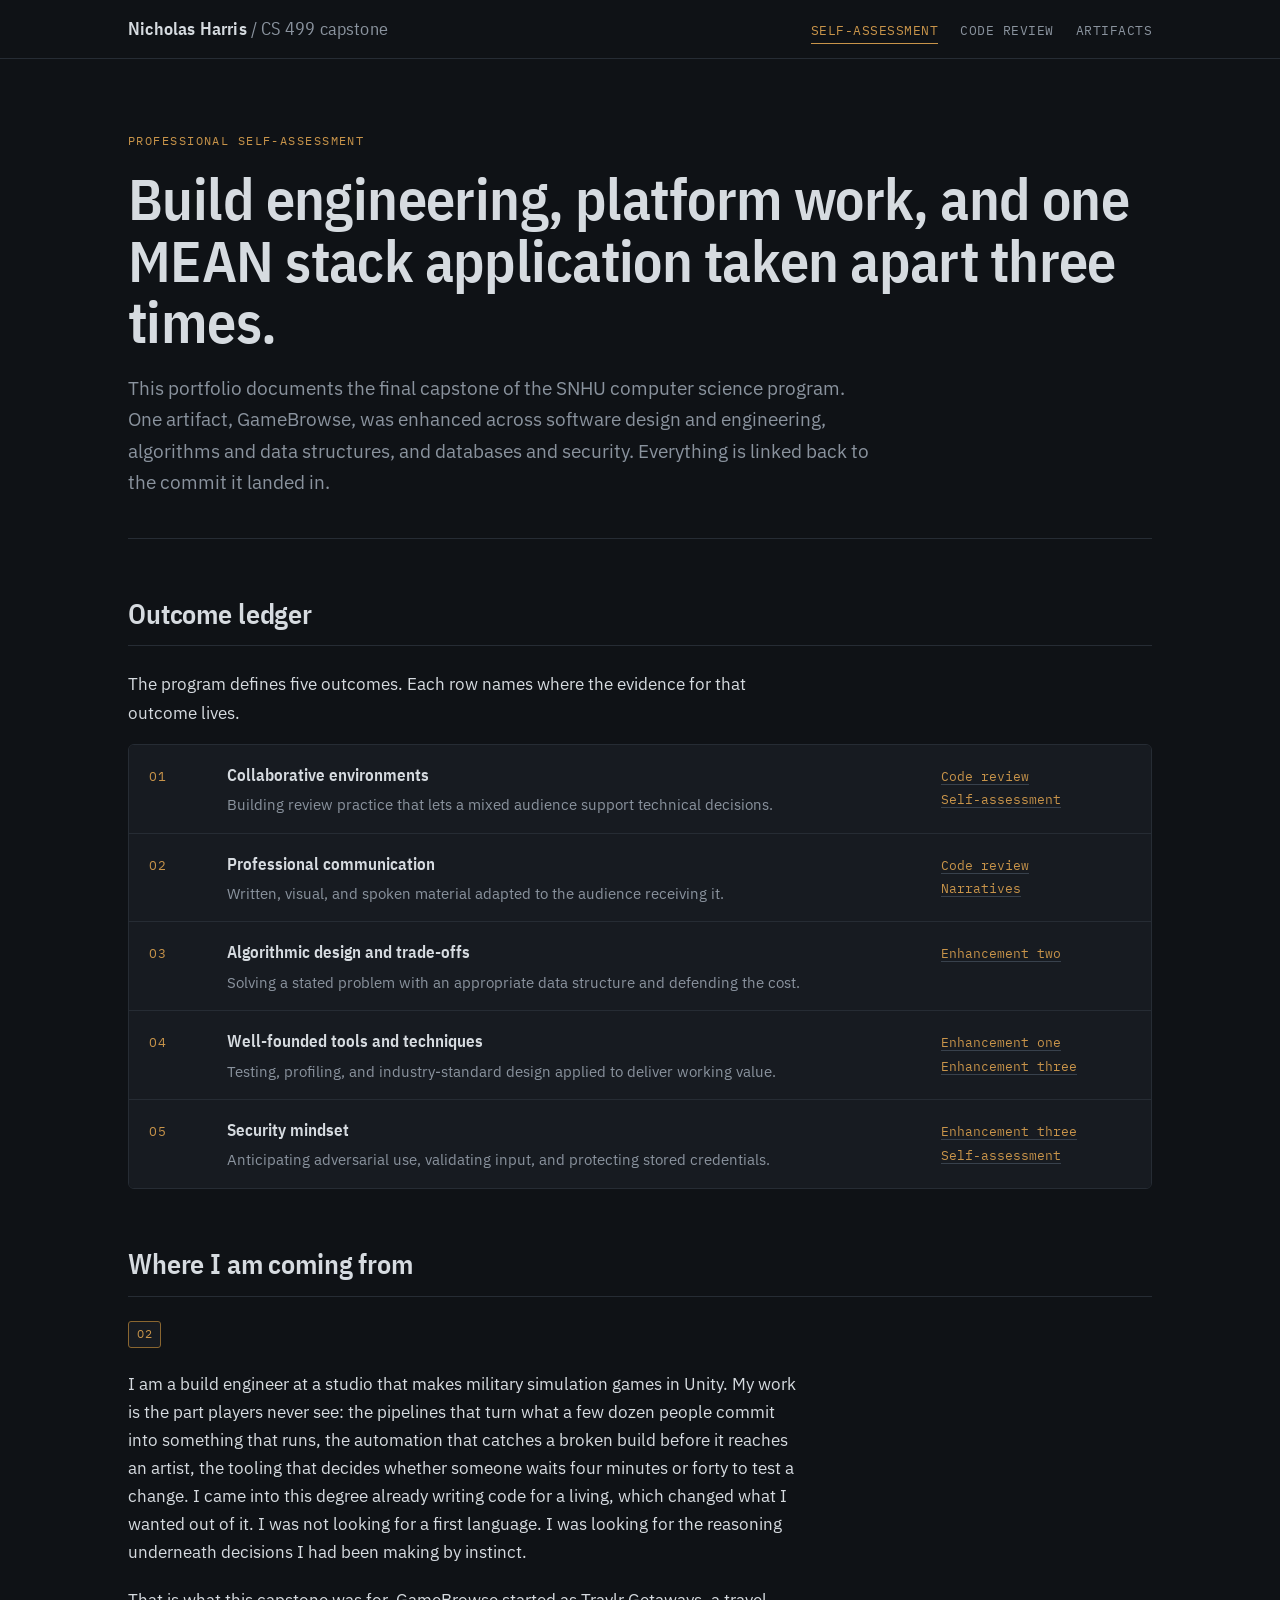
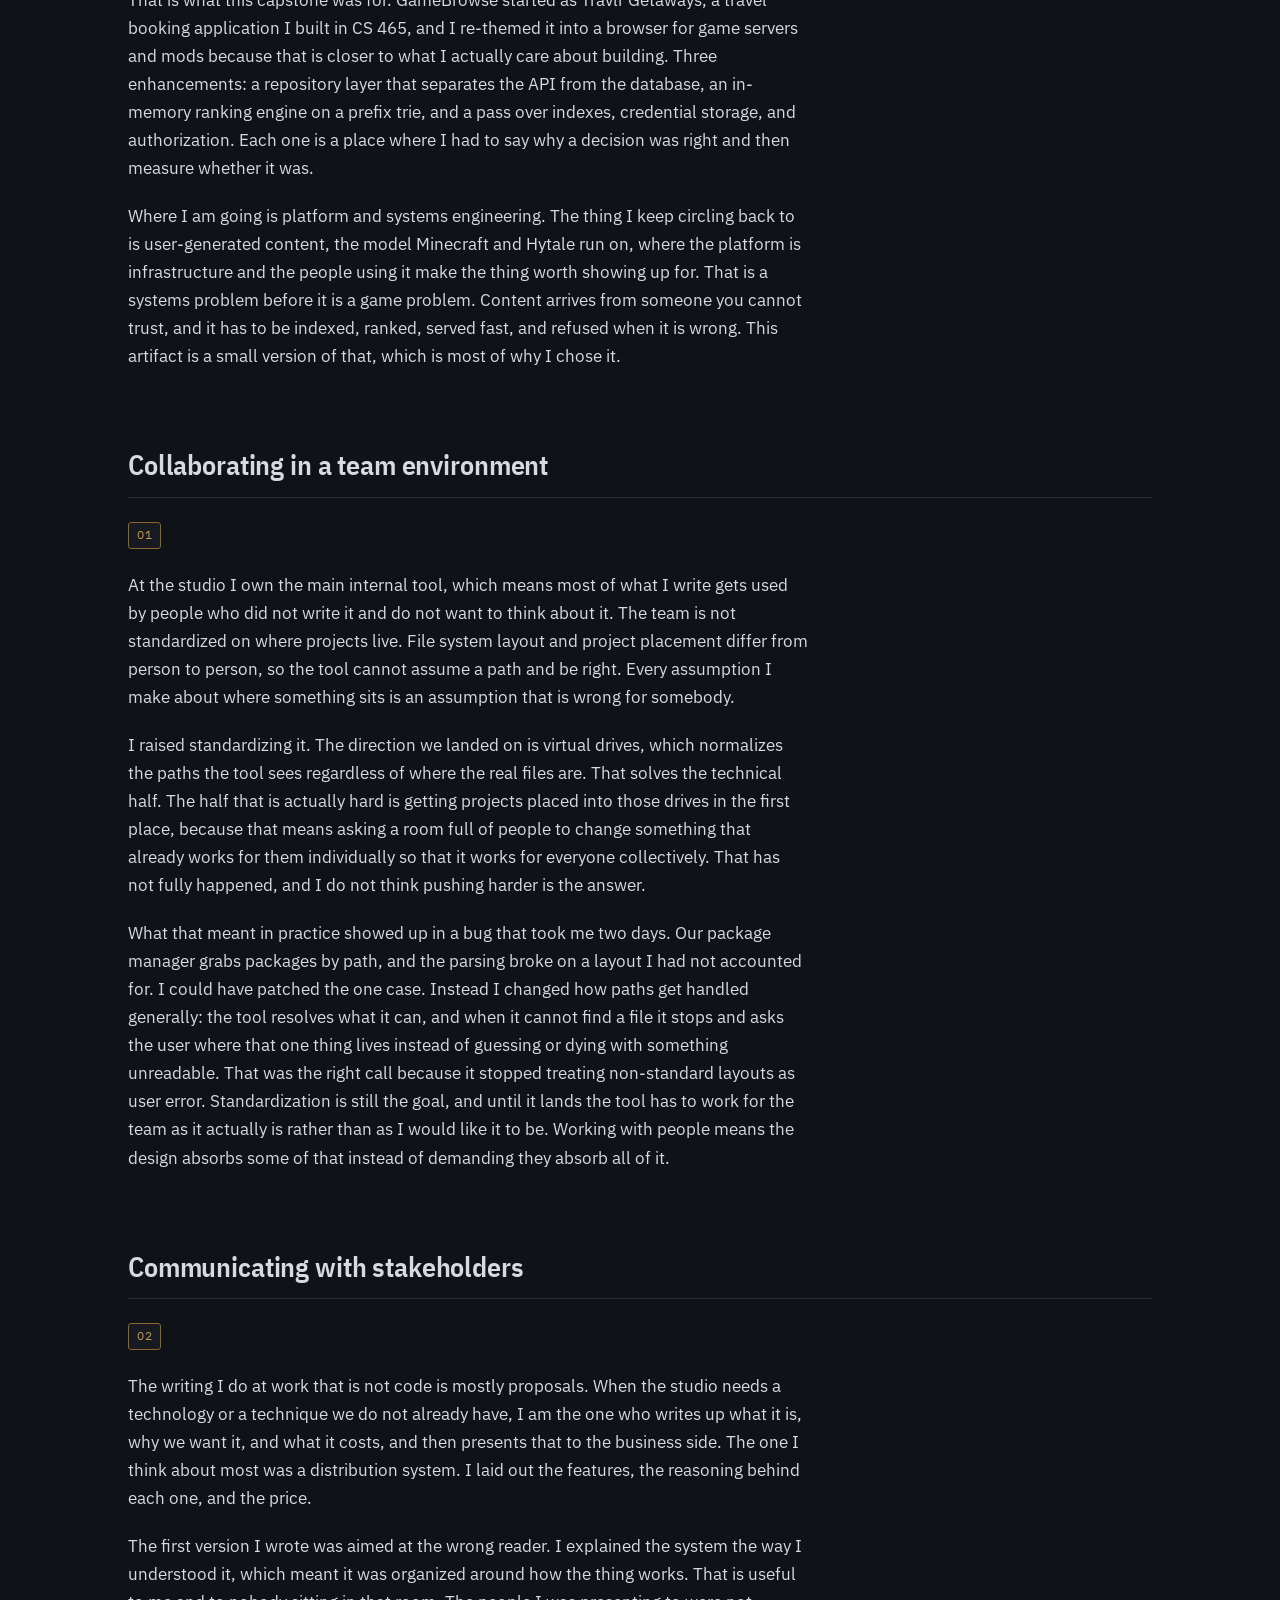
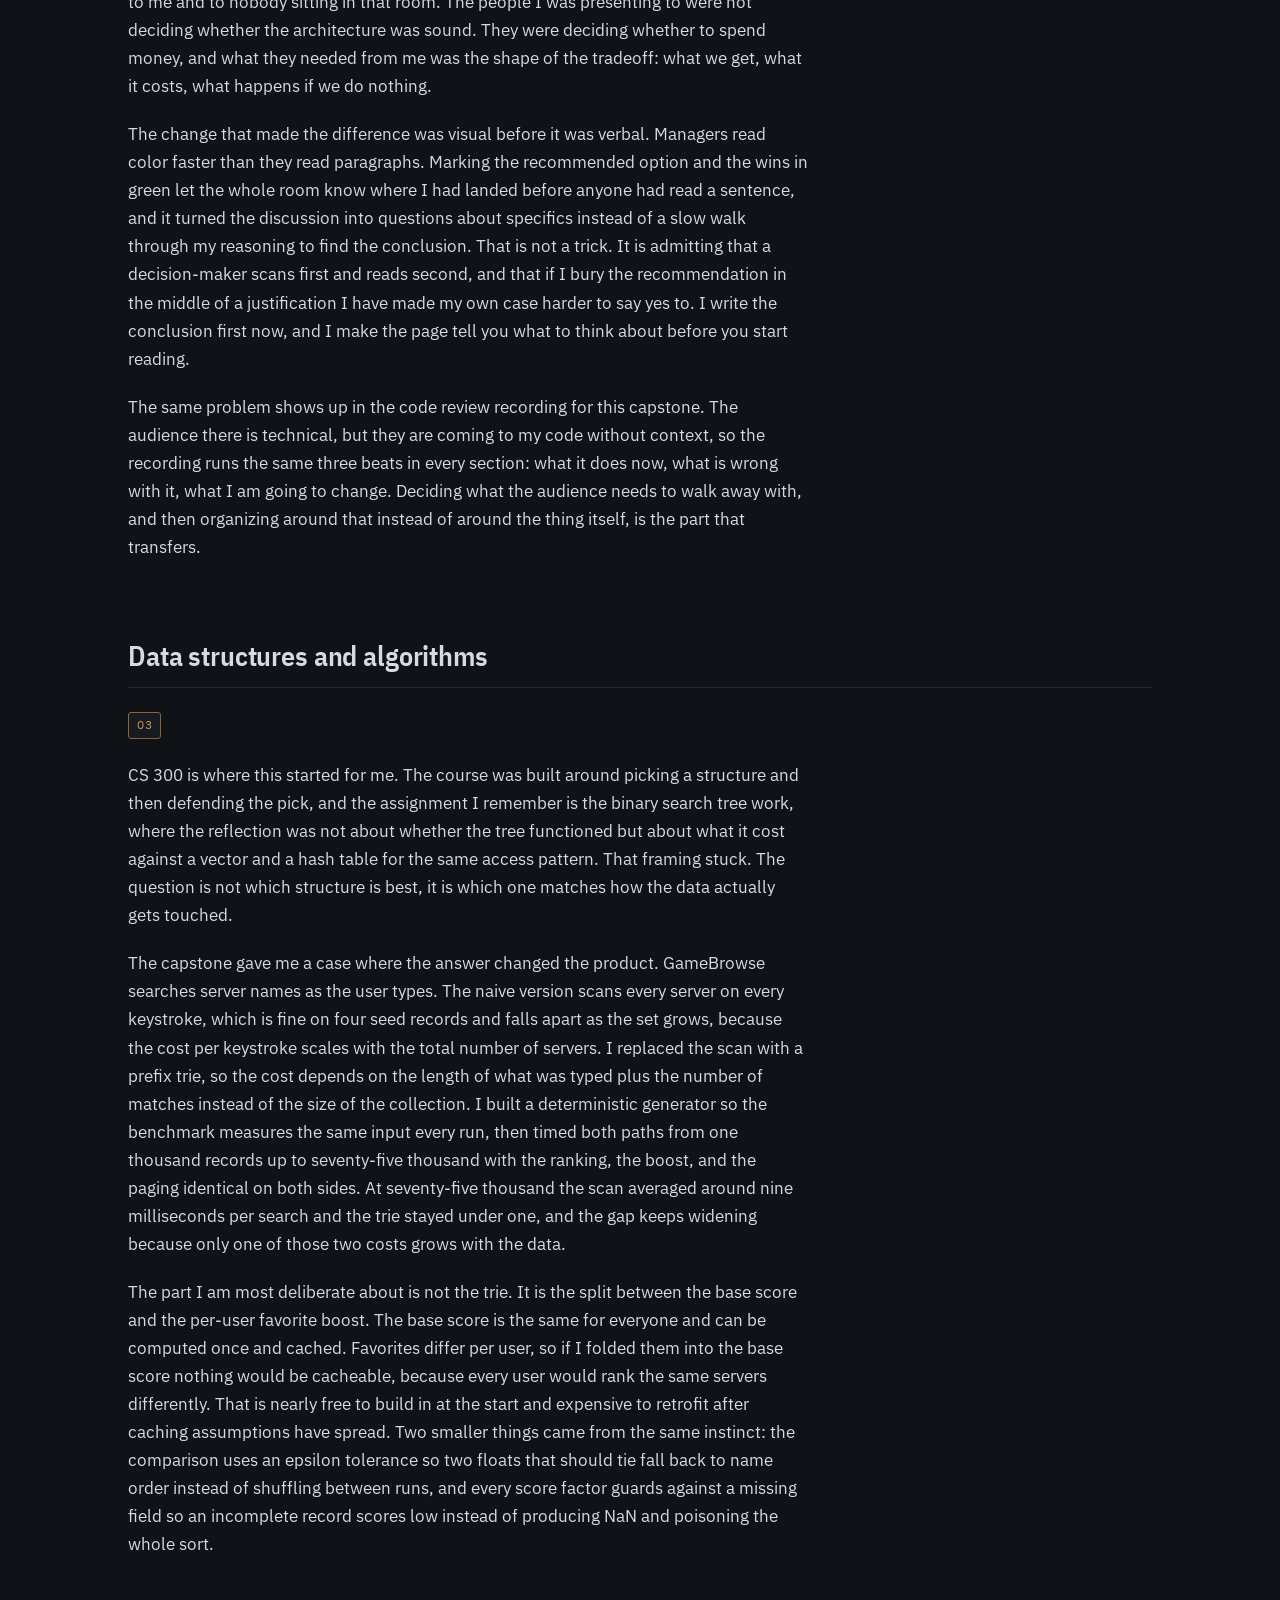
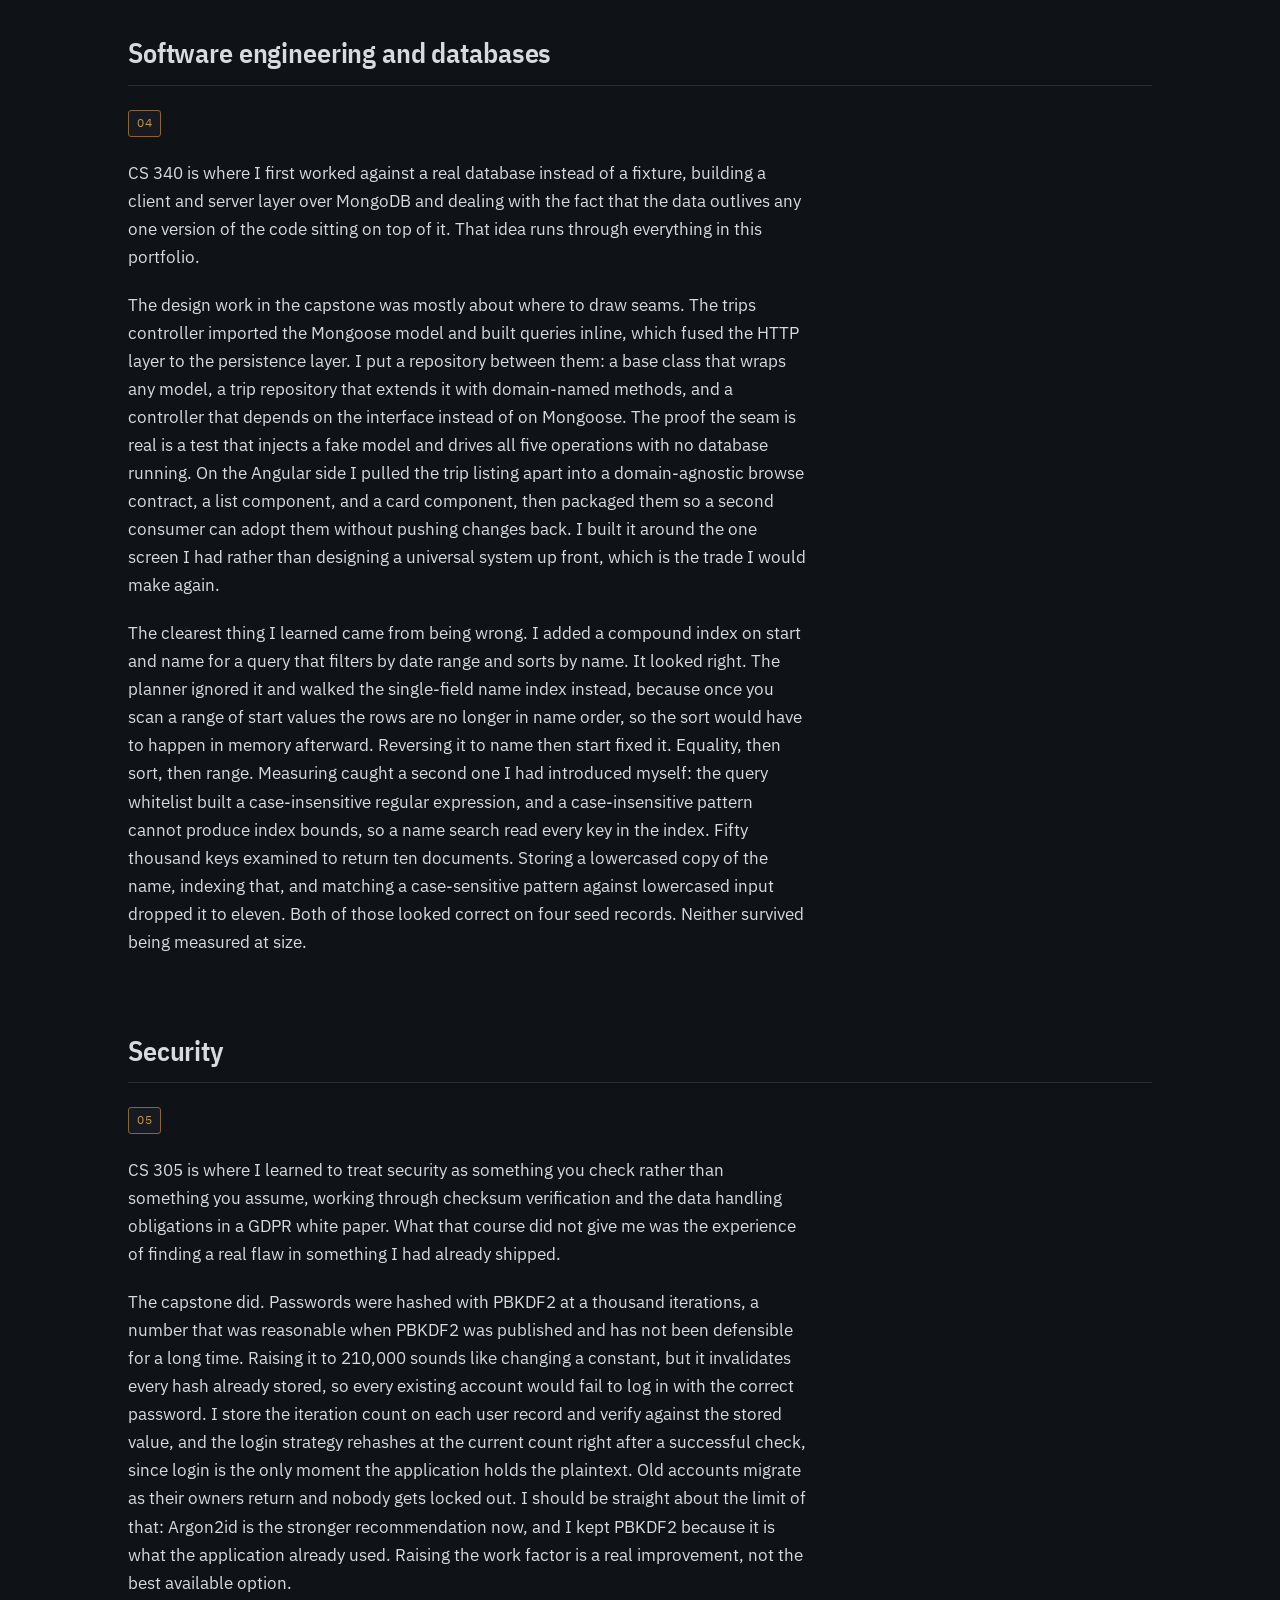
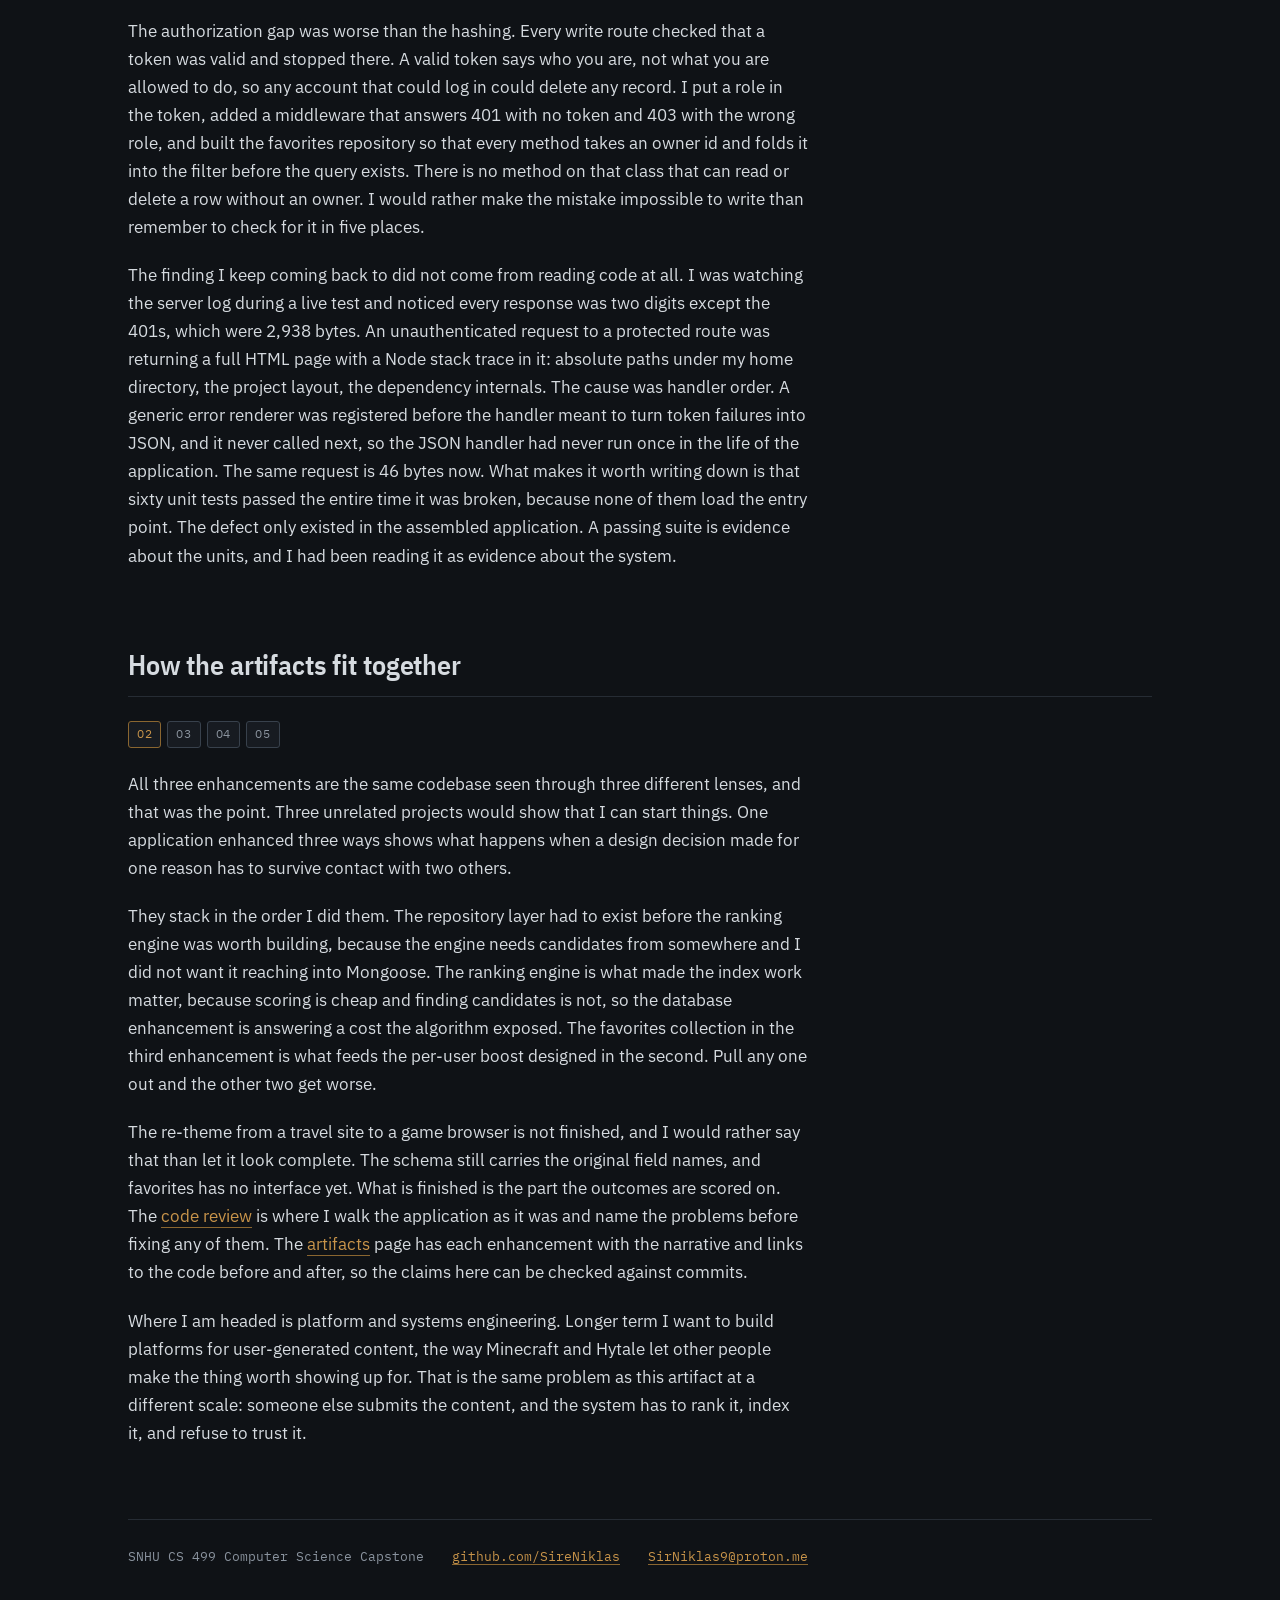
==== index.html @ c6e0b40c "feat: complete self-assessment, code review, and enhancement narratives" ====
<!DOCTYPE html>
<html lang="en">
<head>
<meta charset="utf-8">
<meta name="viewport" content="width=device-width, initial-scale=1">
<title>Nicholas Harris — CS 499 ePortfolio</title>
<meta name="description" content="Computer science capstone ePortfolio: professional self-assessment, code review, and three enhanced artifacts.">
<link rel="preconnect" href="https://fonts.googleapis.com">
<link rel="preconnect" href="https://fonts.gstatic.com" crossorigin>
<link href="https://fonts.googleapis.com/css2?family=IBM+Plex+Mono:wght@400&family=IBM+Plex+Sans+Condensed:wght@600&family=IBM+Plex+Sans:wght@400;500&display=swap" rel="stylesheet">
<link rel="stylesheet" href="assets/styles.css">
</head>
<body>
<a class="skip" href="#main">Skip to content</a>

<header class="masthead">
  <div class="masthead-inner">
    <a class="wordmark" href="index.html">Nicholas Harris <span>/ CS 499 capstone</span></a>
    <nav>
      <a href="index.html" aria-current="page">Self-assessment</a>
      <a href="code-review.html">Code review</a>
      <a href="artifacts.html">Artifacts</a>
    </nav>
  </div>
</header>

<main class="shell" id="main">

  <div class="hero">
    <p class="eyebrow">Professional self-assessment</p>
    <h1>Build engineering, platform work, and one MEAN stack application taken apart three times.</h1>
    <p class="standfirst">This portfolio documents the final capstone of the SNHU computer science program. One artifact, GameBrowse, was enhanced across software design and engineering, algorithms and data structures, and databases and security. Everything is linked back to the commit it landed in.</p>
  </div>

  <section id="ledger">
    <h2>Outcome ledger</h2>
    <hr class="rule">
    <p class="prose">The program defines five outcomes. Each row names where the evidence for that outcome lives.</p>

    <div class="ledger">
      <div class="ledger-row">
        <div class="ledger-id">O1</div>
        <div>
          <p class="ledger-name">Collaborative environments</p>
          <p class="ledger-desc">Building review practice that lets a mixed audience support technical decisions.</p>
        </div>
        <div class="ledger-where">
          <a href="code-review.html">Code review</a><br>
          <a href="#collaboration">Self-assessment</a>
        </div>
      </div>

      <div class="ledger-row">
        <div class="ledger-id">O2</div>
        <div>
          <p class="ledger-name">Professional communication</p>
          <p class="ledger-desc">Written, visual, and spoken material adapted to the audience receiving it.</p>
        </div>
        <div class="ledger-where">
          <a href="code-review.html">Code review</a><br>
          <a href="artifacts.html">Narratives</a>
        </div>
      </div>

      <div class="ledger-row">
        <div class="ledger-id">O3</div>
        <div>
          <p class="ledger-name">Algorithmic design and trade-offs</p>
          <p class="ledger-desc">Solving a stated problem with an appropriate data structure and defending the cost.</p>
        </div>
        <div class="ledger-where">
          <a href="artifacts.html#enhancement-two">Enhancement two</a>
        </div>
      </div>

      <div class="ledger-row">
        <div class="ledger-id">O4</div>
        <div>
          <p class="ledger-name">Well-founded tools and techniques</p>
          <p class="ledger-desc">Testing, profiling, and industry-standard design applied to deliver working value.</p>
        </div>
        <div class="ledger-where">
          <a href="artifacts.html#enhancement-one">Enhancement one</a><br>
          <a href="artifacts.html#enhancement-three">Enhancement three</a>
        </div>
      </div>

      <div class="ledger-row">
        <div class="ledger-id">O5</div>
        <div>
          <p class="ledger-name">Security mindset</p>
          <p class="ledger-desc">Anticipating adversarial use, validating input, and protecting stored credentials.</p>
        </div>
        <div class="ledger-where">
          <a href="artifacts.html#enhancement-three">Enhancement three</a><br>
          <a href="#security">Self-assessment</a>
        </div>
      </div>
    </div>
  </section>

  <section id="intro">
    <h2>Where I am coming from</h2>
    <hr class="rule">
    <ul class="tags">
      <li class="tag on">O2</li>
    </ul>
    <div class="prose">
      <p>I am a build engineer at a studio that makes military simulation games in Unity. My work is the part players never see: the pipelines that turn what a few dozen people commit into something that runs, the automation that catches a broken build before it reaches an artist, the tooling that decides whether someone waits four minutes or forty to test a change. I came into this degree already writing code for a living, which changed what I wanted out of it. I was not looking for a first language. I was looking for the reasoning underneath decisions I had been making by instinct.</p>
      <p>That is what this capstone was for. GameBrowse started as Travlr Getaways, a travel booking application I built in CS 465, and I re-themed it into a browser for game servers and mods because that is closer to what I actually care about building. Three enhancements: a repository layer that separates the API from the database, an in-memory ranking engine on a prefix trie, and a pass over indexes, credential storage, and authorization. Each one is a place where I had to say why a decision was right and then measure whether it was.</p>
      <p>Where I am going is platform and systems engineering. The thing I keep circling back to is user-generated content, the model Minecraft and Hytale run on, where the platform is infrastructure and the people using it make the thing worth showing up for. That is a systems problem before it is a game problem. Content arrives from someone you cannot trust, and it has to be indexed, ranked, served fast, and refused when it is wrong. This artifact is a small version of that, which is most of why I chose it.</p>
    </div>
  </section>

  <section id="collaboration">
    <h2>Collaborating in a team environment</h2>
    <hr class="rule">
    <ul class="tags">
      <li class="tag on">O1</li>
    </ul>
    <div class="prose">
      <p>At the studio I own the main internal tool, which means most of what I write gets used by people who did not write it and do not want to think about it. The team is not standardized on where projects live. File system layout and project placement differ from person to person, so the tool cannot assume a path and be right. Every assumption I make about where something sits is an assumption that is wrong for somebody.</p>
      <p>I raised standardizing it. The direction we landed on is virtual drives, which normalizes the paths the tool sees regardless of where the real files are. That solves the technical half. The half that is actually hard is getting projects placed into those drives in the first place, because that means asking a room full of people to change something that already works for them individually so that it works for everyone collectively. That has not fully happened, and I do not think pushing harder is the answer.</p>
      <p>What that meant in practice showed up in a bug that took me two days. Our package manager grabs packages by path, and the parsing broke on a layout I had not accounted for. I could have patched the one case. Instead I changed how paths get handled generally: the tool resolves what it can, and when it cannot find a file it stops and asks the user where that one thing lives instead of guessing or dying with something unreadable. That was the right call because it stopped treating non-standard layouts as user error. Standardization is still the goal, and until it lands the tool has to work for the team as it actually is rather than as I would like it to be. Working with people means the design absorbs some of that instead of demanding they absorb all of it.</p>
    </div>
  </section>

  <section id="communication">
    <h2>Communicating with stakeholders</h2>
    <hr class="rule">
    <ul class="tags">
      <li class="tag on">O2</li>
    </ul>
    <div class="prose">
      <p>The writing I do at work that is not code is mostly proposals. When the studio needs a technology or a technique we do not already have, I am the one who writes up what it is, why we want it, and what it costs, and then presents that to the business side. The one I think about most was a distribution system. I laid out the features, the reasoning behind each one, and the price.</p>
      <p>The first version I wrote was aimed at the wrong reader. I explained the system the way I understood it, which meant it was organized around how the thing works. That is useful to me and to nobody sitting in that room. The people I was presenting to were not deciding whether the architecture was sound. They were deciding whether to spend money, and what they needed from me was the shape of the tradeoff: what we get, what it costs, what happens if we do nothing.</p>
      <p>The change that made the difference was visual before it was verbal. Managers read color faster than they read paragraphs. Marking the recommended option and the wins in green let the whole room know where I had landed before anyone had read a sentence, and it turned the discussion into questions about specifics instead of a slow walk through my reasoning to find the conclusion. That is not a trick. It is admitting that a decision-maker scans first and reads second, and that if I bury the recommendation in the middle of a justification I have made my own case harder to say yes to. I write the conclusion first now, and I make the page tell you what to think about before you start reading.</p>
      <p>The same problem shows up in the code review recording for this capstone. The audience there is technical, but they are coming to my code without context, so the recording runs the same three beats in every section: what it does now, what is wrong with it, what I am going to change. Deciding what the audience needs to walk away with, and then organizing around that instead of around the thing itself, is the part that transfers.</p>
    </div>
  </section>

  <section id="algorithms">
    <h2>Data structures and algorithms</h2>
    <hr class="rule">
    <ul class="tags">
      <li class="tag on">O3</li>
    </ul>
    <div class="prose">
      <p>CS 300 is where this started for me. The course was built around picking a structure and then defending the pick, and the assignment I remember is the binary search tree work, where the reflection was not about whether the tree functioned but about what it cost against a vector and a hash table for the same access pattern. That framing stuck. The question is not which structure is best, it is which one matches how the data actually gets touched.</p>
      <p>The capstone gave me a case where the answer changed the product. GameBrowse searches server names as the user types. The naive version scans every server on every keystroke, which is fine on four seed records and falls apart as the set grows, because the cost per keystroke scales with the total number of servers. I replaced the scan with a prefix trie, so the cost depends on the length of what was typed plus the number of matches instead of the size of the collection. I built a deterministic generator so the benchmark measures the same input every run, then timed both paths from one thousand records up to seventy-five thousand with the ranking, the boost, and the paging identical on both sides. At seventy-five thousand the scan averaged around nine milliseconds per search and the trie stayed under one, and the gap keeps widening because only one of those two costs grows with the data.</p>
      <p>The part I am most deliberate about is not the trie. It is the split between the base score and the per-user favorite boost. The base score is the same for everyone and can be computed once and cached. Favorites differ per user, so if I folded them into the base score nothing would be cacheable, because every user would rank the same servers differently. That is nearly free to build in at the start and expensive to retrofit after caching assumptions have spread. Two smaller things came from the same instinct: the comparison uses an epsilon tolerance so two floats that should tie fall back to name order instead of shuffling between runs, and every score factor guards against a missing field so an incomplete record scores low instead of producing NaN and poisoning the whole sort.</p>
    </div>
  </section>

  <section id="engineering">
    <h2>Software engineering and databases</h2>
    <hr class="rule">
    <ul class="tags">
      <li class="tag on">O4</li>
    </ul>
    <div class="prose">
      <p>CS 340 is where I first worked against a real database instead of a fixture, building a client and server layer over MongoDB and dealing with the fact that the data outlives any one version of the code sitting on top of it. That idea runs through everything in this portfolio.</p>
      <p>The design work in the capstone was mostly about where to draw seams. The trips controller imported the Mongoose model and built queries inline, which fused the HTTP layer to the persistence layer. I put a repository between them: a base class that wraps any model, a trip repository that extends it with domain-named methods, and a controller that depends on the interface instead of on Mongoose. The proof the seam is real is a test that injects a fake model and drives all five operations with no database running. On the Angular side I pulled the trip listing apart into a domain-agnostic browse contract, a list component, and a card component, then packaged them so a second consumer can adopt them without pushing changes back. I built it around the one screen I had rather than designing a universal system up front, which is the trade I would make again.</p>
      <p>The clearest thing I learned came from being wrong. I added a compound index on start and name for a query that filters by date range and sorts by name. It looked right. The planner ignored it and walked the single-field name index instead, because once you scan a range of start values the rows are no longer in name order, so the sort would have to happen in memory afterward. Reversing it to name then start fixed it. Equality, then sort, then range. Measuring caught a second one I had introduced myself: the query whitelist built a case-insensitive regular expression, and a case-insensitive pattern cannot produce index bounds, so a name search read every key in the index. Fifty thousand keys examined to return ten documents. Storing a lowercased copy of the name, indexing that, and matching a case-sensitive pattern against lowercased input dropped it to eleven. Both of those looked correct on four seed records. Neither survived being measured at size.</p>
    </div>
  </section>

  <section id="security">
    <h2>Security</h2>
    <hr class="rule">
    <ul class="tags">
      <li class="tag on">O5</li>
    </ul>
    <div class="prose">
      <p>CS 305 is where I learned to treat security as something you check rather than something you assume, working through checksum verification and the data handling obligations in a GDPR white paper. What that course did not give me was the experience of finding a real flaw in something I had already shipped.</p>
      <p>The capstone did. Passwords were hashed with PBKDF2 at a thousand iterations, a number that was reasonable when PBKDF2 was published and has not been defensible for a long time. Raising it to 210,000 sounds like changing a constant, but it invalidates every hash already stored, so every existing account would fail to log in with the correct password. I store the iteration count on each user record and verify against the stored value, and the login strategy rehashes at the current count right after a successful check, since login is the only moment the application holds the plaintext. Old accounts migrate as their owners return and nobody gets locked out. I should be straight about the limit of that: Argon2id is the stronger recommendation now, and I kept PBKDF2 because it is what the application already used. Raising the work factor is a real improvement, not the best available option.</p>
      <p>The authorization gap was worse than the hashing. Every write route checked that a token was valid and stopped there. A valid token says who you are, not what you are allowed to do, so any account that could log in could delete any record. I put a role in the token, added a middleware that answers 401 with no token and 403 with the wrong role, and built the favorites repository so that every method takes an owner id and folds it into the filter before the query exists. There is no method on that class that can read or delete a row without an owner. I would rather make the mistake impossible to write than remember to check for it in five places.</p>
      <p>The finding I keep coming back to did not come from reading code at all. I was watching the server log during a live test and noticed every response was two digits except the 401s, which were 2,938 bytes. An unauthenticated request to a protected route was returning a full HTML page with a Node stack trace in it: absolute paths under my home directory, the project layout, the dependency internals. The cause was handler order. A generic error renderer was registered before the handler meant to turn token failures into JSON, and it never called next, so the JSON handler had never run once in the life of the application. The same request is 46 bytes now. What makes it worth writing down is that sixty unit tests passed the entire time it was broken, because none of them load the entry point. The defect only existed in the assembled application. A passing suite is evidence about the units, and I had been reading it as evidence about the system.</p>
    </div>
  </section>

  <section id="portfolio">
    <h2>How the artifacts fit together</h2>
    <hr class="rule">
    <ul class="tags">
      <li class="tag on">O2</li>
      <li class="tag">O3</li>
      <li class="tag">O4</li>
      <li class="tag">O5</li>
    </ul>
    <div class="prose">
      <p>All three enhancements are the same codebase seen through three different lenses, and that was the point. Three unrelated projects would show that I can start things. One application enhanced three ways shows what happens when a design decision made for one reason has to survive contact with two others.</p>
      <p>They stack in the order I did them. The repository layer had to exist before the ranking engine was worth building, because the engine needs candidates from somewhere and I did not want it reaching into Mongoose. The ranking engine is what made the index work matter, because scoring is cheap and finding candidates is not, so the database enhancement is answering a cost the algorithm exposed. The favorites collection in the third enhancement is what feeds the per-user boost designed in the second. Pull any one out and the other two get worse.</p>
      <p>The re-theme from a travel site to a game browser is not finished, and I would rather say that than let it look complete. The schema still carries the original field names, and favorites has no interface yet. What is finished is the part the outcomes are scored on. The <a href="code-review.html">code review</a> is where I walk the application as it was and name the problems before fixing any of them. The <a href="artifacts.html">artifacts</a> page has each enhancement with the narrative and links to the code before and after, so the claims here can be checked against commits.</p>
      <p>Where I am headed is platform and systems engineering. Longer term I want to build platforms for user-generated content, the way Minecraft and Hytale let other people make the thing worth showing up for. That is the same problem as this artifact at a different scale: someone else submits the content, and the system has to rank it, index it, and refuse to trust it.</p>
    </div>
  </section>

  <footer class="foot">
    <span>SNHU CS 499 Computer Science Capstone</span>
    <span><a href="https://github.com/SireNiklas">github.com/SireNiklas</a></span>
    <span><a href="mailto:SirNiklas9@proton.me">SirNiklas9@proton.me</a></span>
  </footer>

</main>
</body>
</html>
---- assets/styles.css ----
:root {
  --ink: #0f1216;
  --panel: #171b21;
  --panel-2: #1d222a;
  --line: #262c34;
  --line-bright: #38414c;
  --text: #d6dbe0;
  --muted: #8a939e;
  --brass: #c8944a;
  --brass-dim: #8a6630;
  --sage: #6fae8f;
  --measure: 68ch;
  --sans: "IBM Plex Sans", system-ui, sans-serif;
  --cond: "IBM Plex Sans Condensed", "IBM Plex Sans", system-ui, sans-serif;
  --mono: "IBM Plex Mono", ui-monospace, monospace;
}

* { box-sizing: border-box; }

html { -webkit-text-size-adjust: 100%; }

body {
  margin: 0;
  background: var(--ink);
  color: var(--text);
  font-family: var(--sans);
  font-size: 17px;
  line-height: 1.65;
  font-weight: 400;
}

a { color: var(--brass); text-decoration: none; border-bottom: 1px solid var(--brass-dim); }
a:hover { border-bottom-color: var(--brass); }
a:focus-visible { outline: 2px solid var(--brass); outline-offset: 3px; border-radius: 2px; }

.skip {
  position: absolute; left: -9999px; top: 0;
  background: var(--brass); color: var(--ink);
  padding: 10px 16px; z-index: 20; border: 0;
}
.skip:focus { left: 0; }

/* ---- masthead ---- */

.masthead {
  border-bottom: 1px solid var(--line);
  background: var(--ink);
  position: sticky; top: 0; z-index: 10;
}
.masthead-inner {
  max-width: 1080px; margin: 0 auto; padding: 14px 28px;
  display: flex; flex-wrap: wrap; gap: 12px 28px; align-items: baseline;
}
.wordmark {
  font-family: var(--cond); font-weight: 600; font-size: 18px;
  letter-spacing: 0.01em; color: var(--text); border: 0;
}
.wordmark span { color: var(--muted); font-weight: 400; }
.masthead nav { margin-left: auto; display: flex; gap: 22px; }
.masthead nav a {
  font-family: var(--mono); font-size: 12.5px; letter-spacing: 0.04em;
  text-transform: uppercase; color: var(--muted); border: 0;
  padding-bottom: 2px; border-bottom: 1px solid transparent;
}
.masthead nav a:hover { color: var(--text); border-bottom-color: var(--line-bright); }
.masthead nav a[aria-current="page"] { color: var(--brass); border-bottom-color: var(--brass); }

/* ---- shell ---- */

.shell { max-width: 1080px; margin: 0 auto; padding: 0 28px 96px; }

.hero { padding: 72px 0 40px; border-bottom: 1px solid var(--line); }
.eyebrow {
  font-family: var(--mono); font-size: 12px; letter-spacing: 0.12em;
  text-transform: uppercase; color: var(--brass); margin: 0 0 18px;
}
.hero h1 {
  font-family: var(--cond); font-weight: 600; font-size: clamp(34px, 6vw, 58px);
  line-height: 1.06; margin: 0 0 20px; letter-spacing: -0.01em;
}
.hero .standfirst {
  max-width: var(--measure); color: var(--muted); font-size: 19px; margin: 0;
}

.prose { max-width: var(--measure); }
.prose p { margin: 0 0 20px; }
.prose ul { padding-left: 20px; margin: 0 0 20px; }
.prose li { margin-bottom: 8px; }

section { padding: 52px 0 0; scroll-margin-top: 84px; }

h2 {
  font-family: var(--cond); font-weight: 600; font-size: 28px;
  margin: 0 0 8px; letter-spacing: -0.005em;
}
h3 {
  font-family: var(--cond); font-weight: 600; font-size: 20px;
  margin: 32px 0 8px;
}
.rule { height: 1px; background: var(--line); border: 0; margin: 0 0 24px; }

/* ---- outcome tags ---- */

.tags { display: flex; flex-wrap: wrap; gap: 6px; margin: 0 0 22px; padding: 0; list-style: none; }
.tag {
  font-family: var(--mono); font-size: 11.5px; letter-spacing: 0.06em;
  color: var(--muted); border: 1px solid var(--line-bright);
  padding: 3px 8px; border-radius: 3px; background: var(--panel);
}
.tag.on { color: var(--brass); border-color: var(--brass-dim); }

/* ---- ledger ---- */

.ledger { border: 1px solid var(--line); border-radius: 6px; overflow: hidden; }
.ledger-row {
  display: grid; grid-template-columns: 58px 1fr 190px;
  gap: 20px; align-items: baseline;
  padding: 16px 20px; border-top: 1px solid var(--line);
  background: var(--panel);
}
.ledger-row:first-child { border-top: 0; }
.ledger-id {
  font-family: var(--mono); font-size: 13px; color: var(--brass); letter-spacing: 0.06em;
}
.ledger-name { font-family: var(--cond); font-weight: 600; font-size: 17px; margin: 0 0 4px; }
.ledger-desc { color: var(--muted); font-size: 14.5px; margin: 0; }
.ledger-where { font-family: var(--mono); font-size: 12.5px; color: var(--muted); line-height: 1.9; }
.ledger-where a { border-bottom-color: var(--line-bright); }

/* ---- artifact cards ---- */

.artifact {
  border: 1px solid var(--line); border-radius: 6px;
  background: var(--panel); padding: 26px 28px; margin: 0 0 22px;
}
.artifact h3 { margin-top: 0; }
.artifact .prose { max-width: none; }
.meta {
  display: flex; flex-wrap: wrap; gap: 10px 26px;
  font-family: var(--mono); font-size: 12.5px; color: var(--muted);
  padding: 14px 0 0; margin: 20px 0 0; border-top: 1px solid var(--line);
}
.meta b { color: var(--text); font-weight: 400; }

.pass { color: var(--sage); }

/* ---- video ---- */

.frame {
  position: relative; width: 100%; aspect-ratio: 16 / 9;
  background: var(--panel-2); border: 1px solid var(--line); border-radius: 6px;
  overflow: hidden; margin: 0 0 20px;
}
.frame iframe { position: absolute; inset: 0; width: 100%; height: 100%; border: 0; }

/* ---- todo blocks ---- */

.todo {
  border: 1px dashed var(--brass); border-radius: 6px;
  background: rgba(200, 148, 74, 0.07);
  padding: 18px 22px; margin: 0 0 22px;
}
.todo p:last-child { margin-bottom: 0; }
.todo::before {
  content: "Draft needed — remove this block before submitting";
  display: block; font-family: var(--mono); font-size: 11.5px;
  letter-spacing: 0.06em; text-transform: uppercase;
  color: var(--brass); margin-bottom: 10px;
}

/* ---- footer ---- */

.foot {
  border-top: 1px solid var(--line); margin-top: 72px; padding: 26px 0 0;
  font-family: var(--mono); font-size: 12.5px; color: var(--muted);
  display: flex; flex-wrap: wrap; gap: 10px 28px;
}

@media (max-width: 720px) {
  body { font-size: 16px; }
  .shell { padding: 0 20px 64px; }
  .masthead-inner { padding: 12px 20px; }
  .masthead nav { margin-left: 0; width: 100%; gap: 18px; }
  .ledger-row { grid-template-columns: 44px 1fr; }
  .ledger-where { grid-column: 2; }
  .artifact { padding: 20px; }
}

@media (prefers-reduced-motion: reduce) {
  * { transition: none !important; animation: none !important; }
}
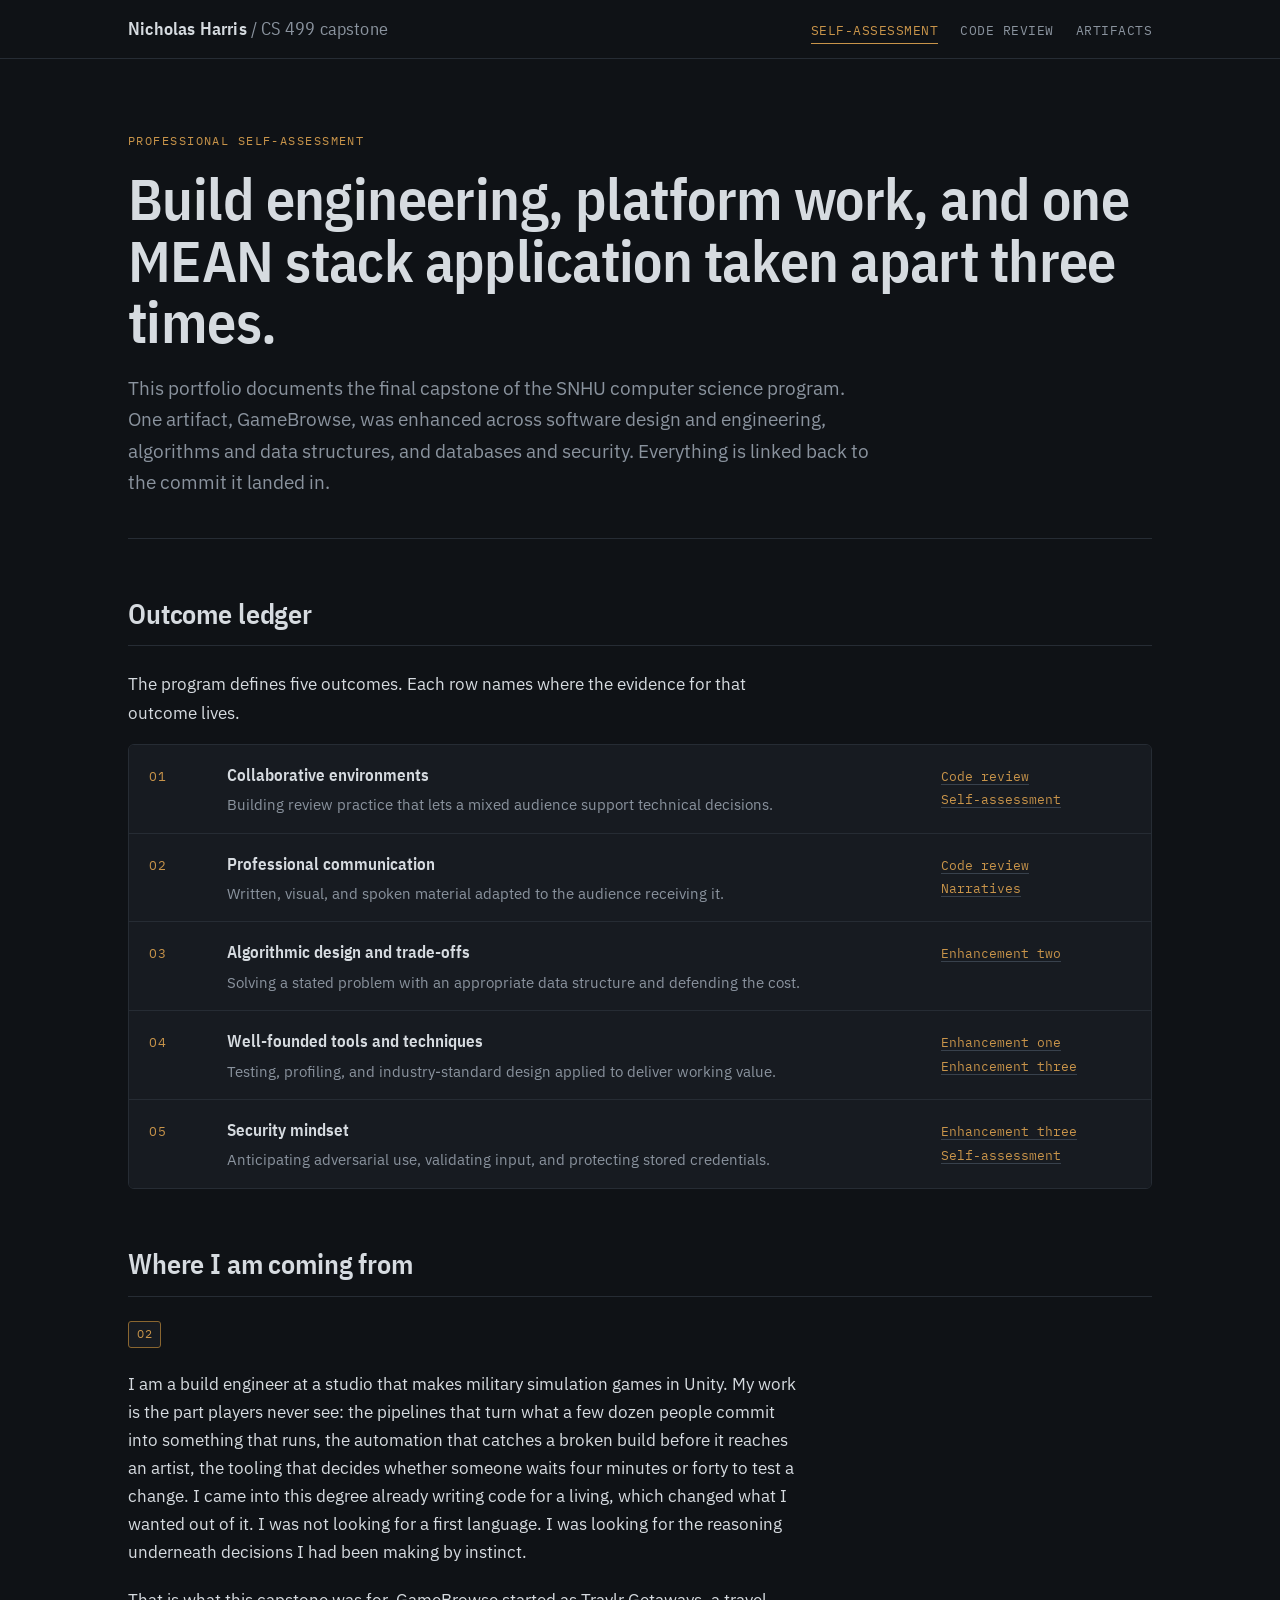
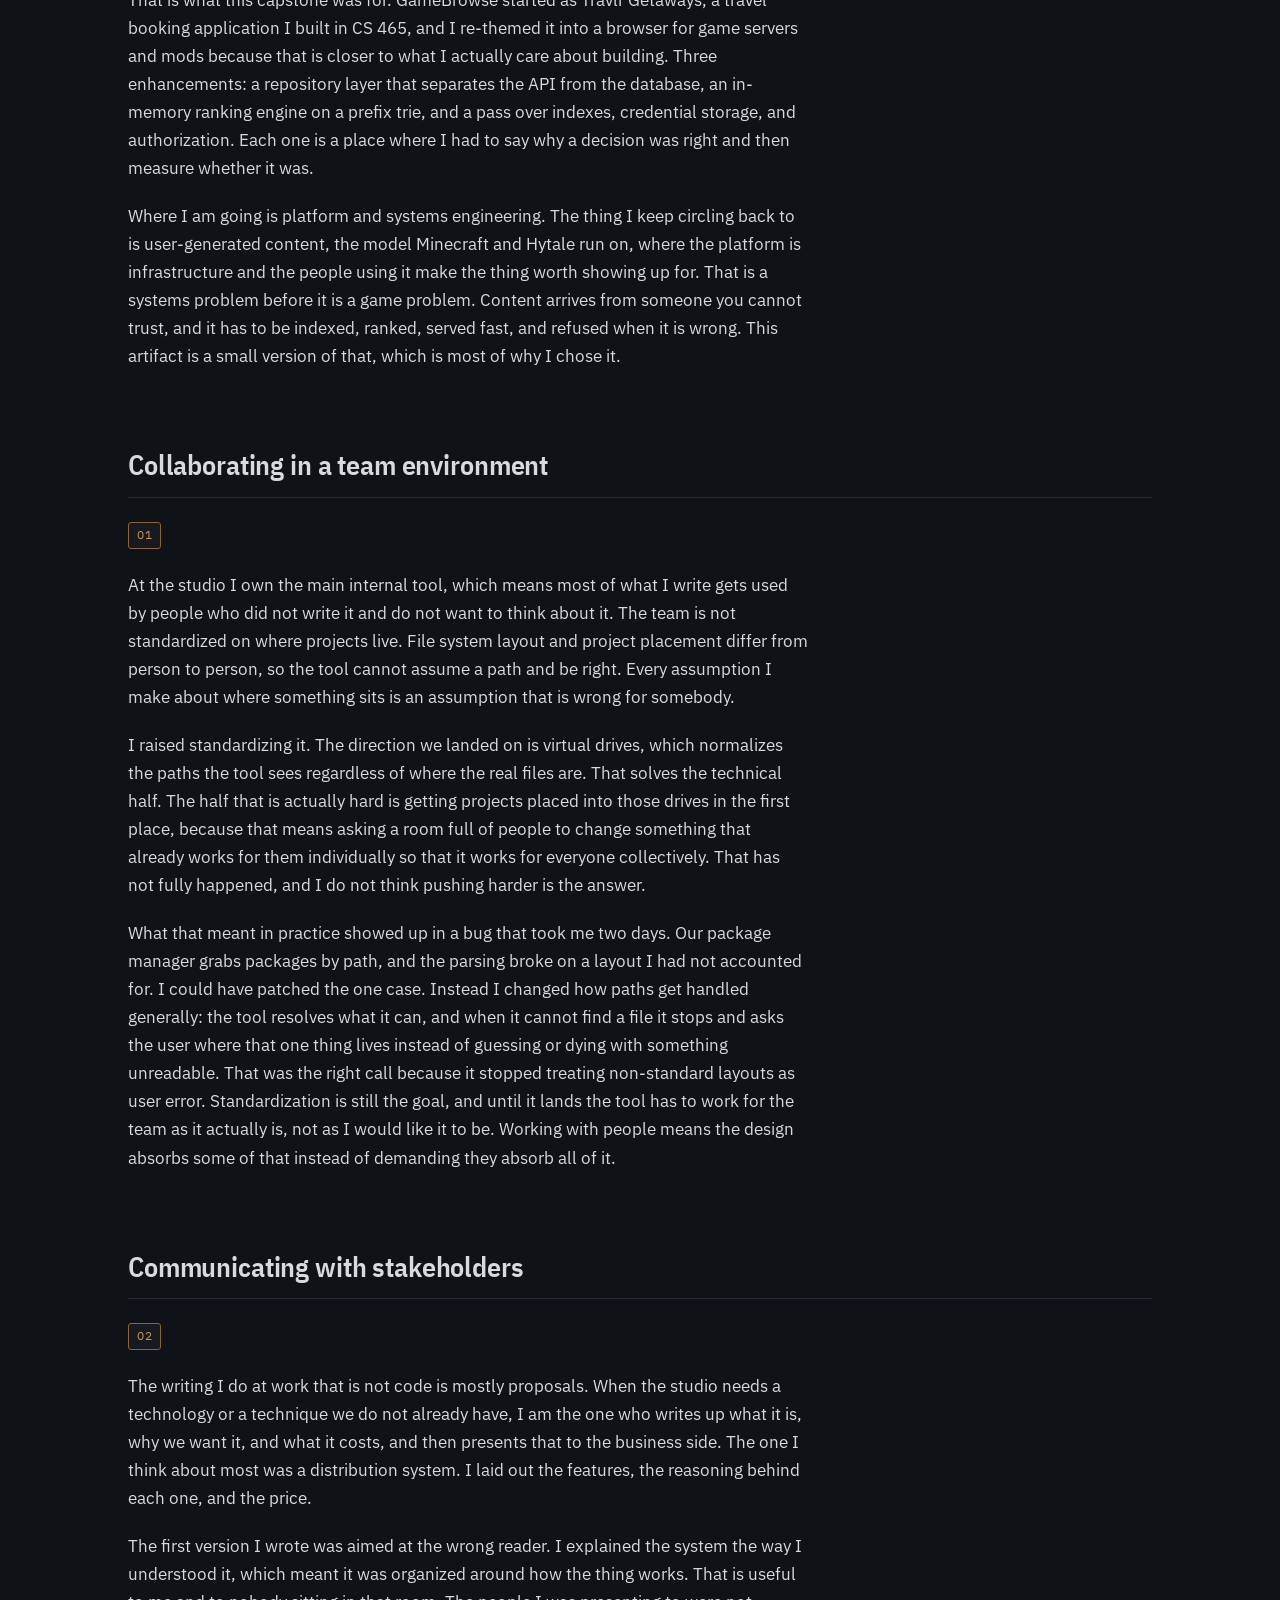
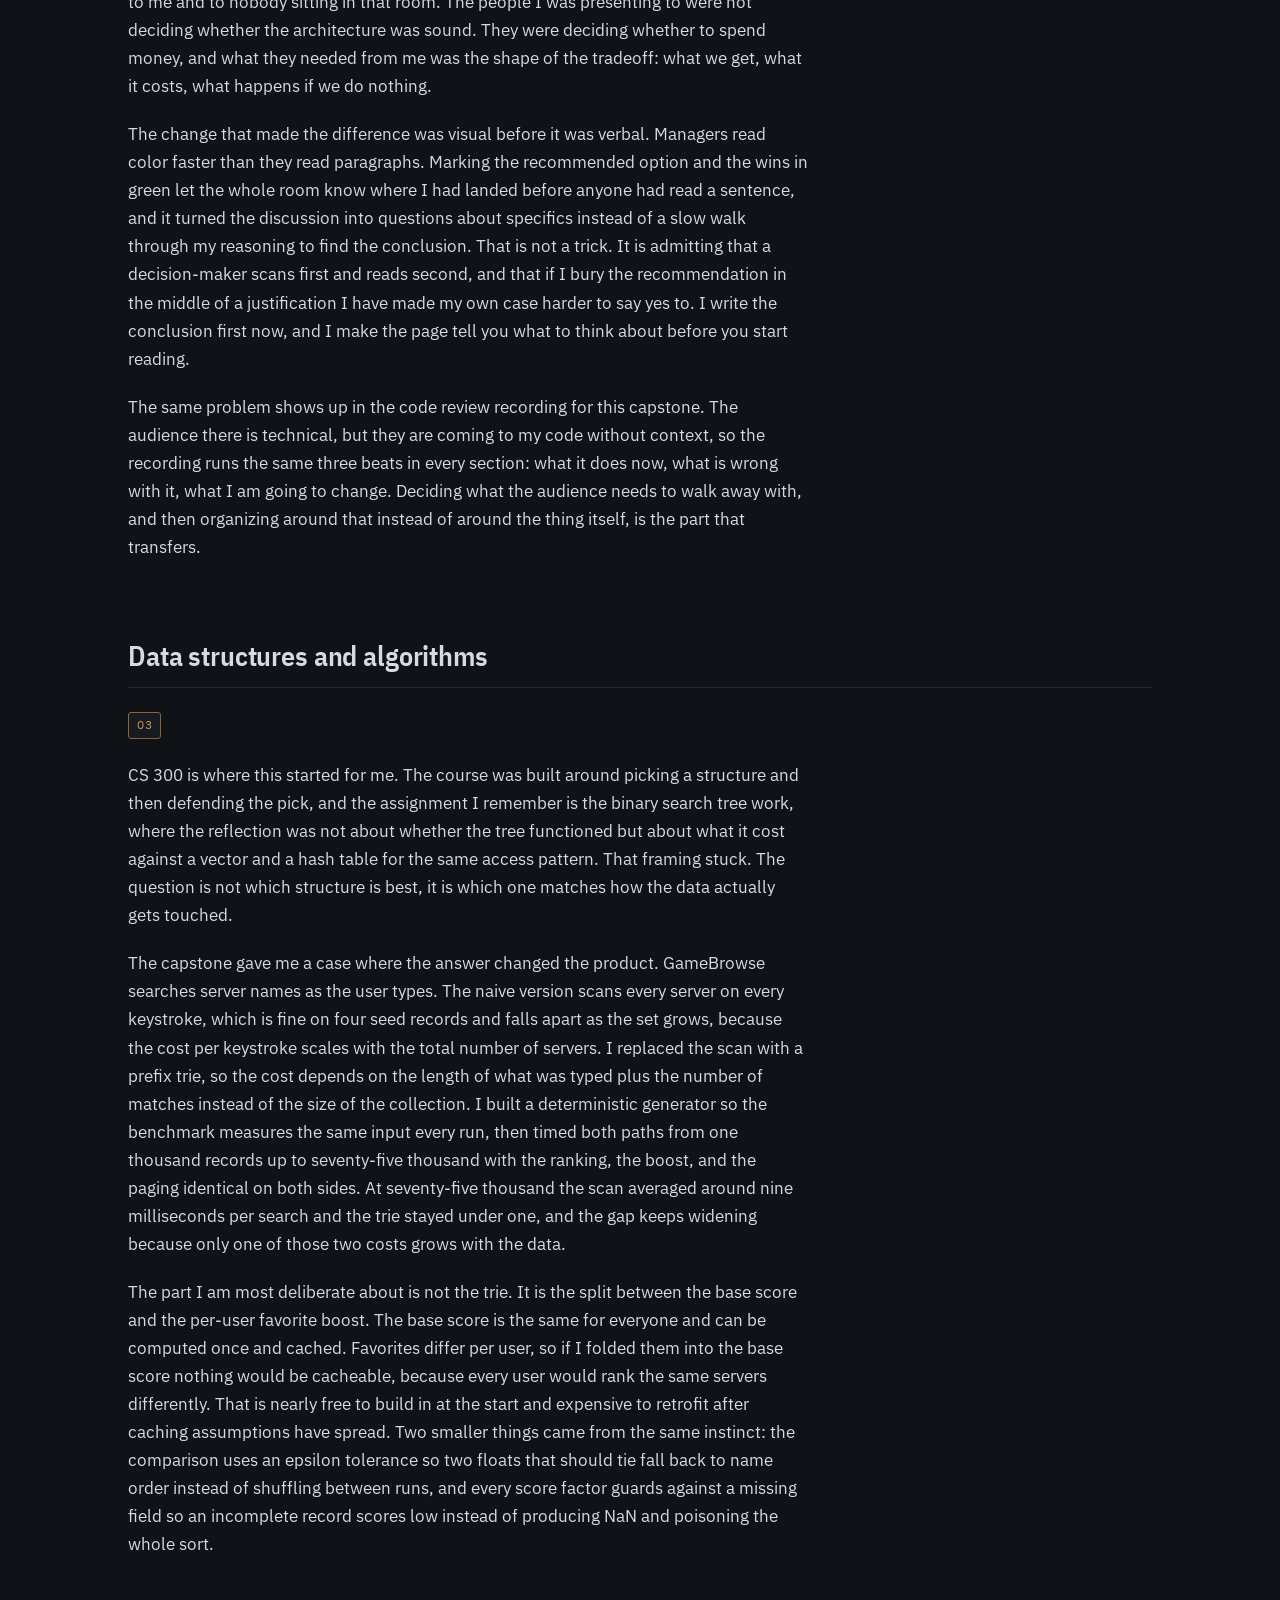
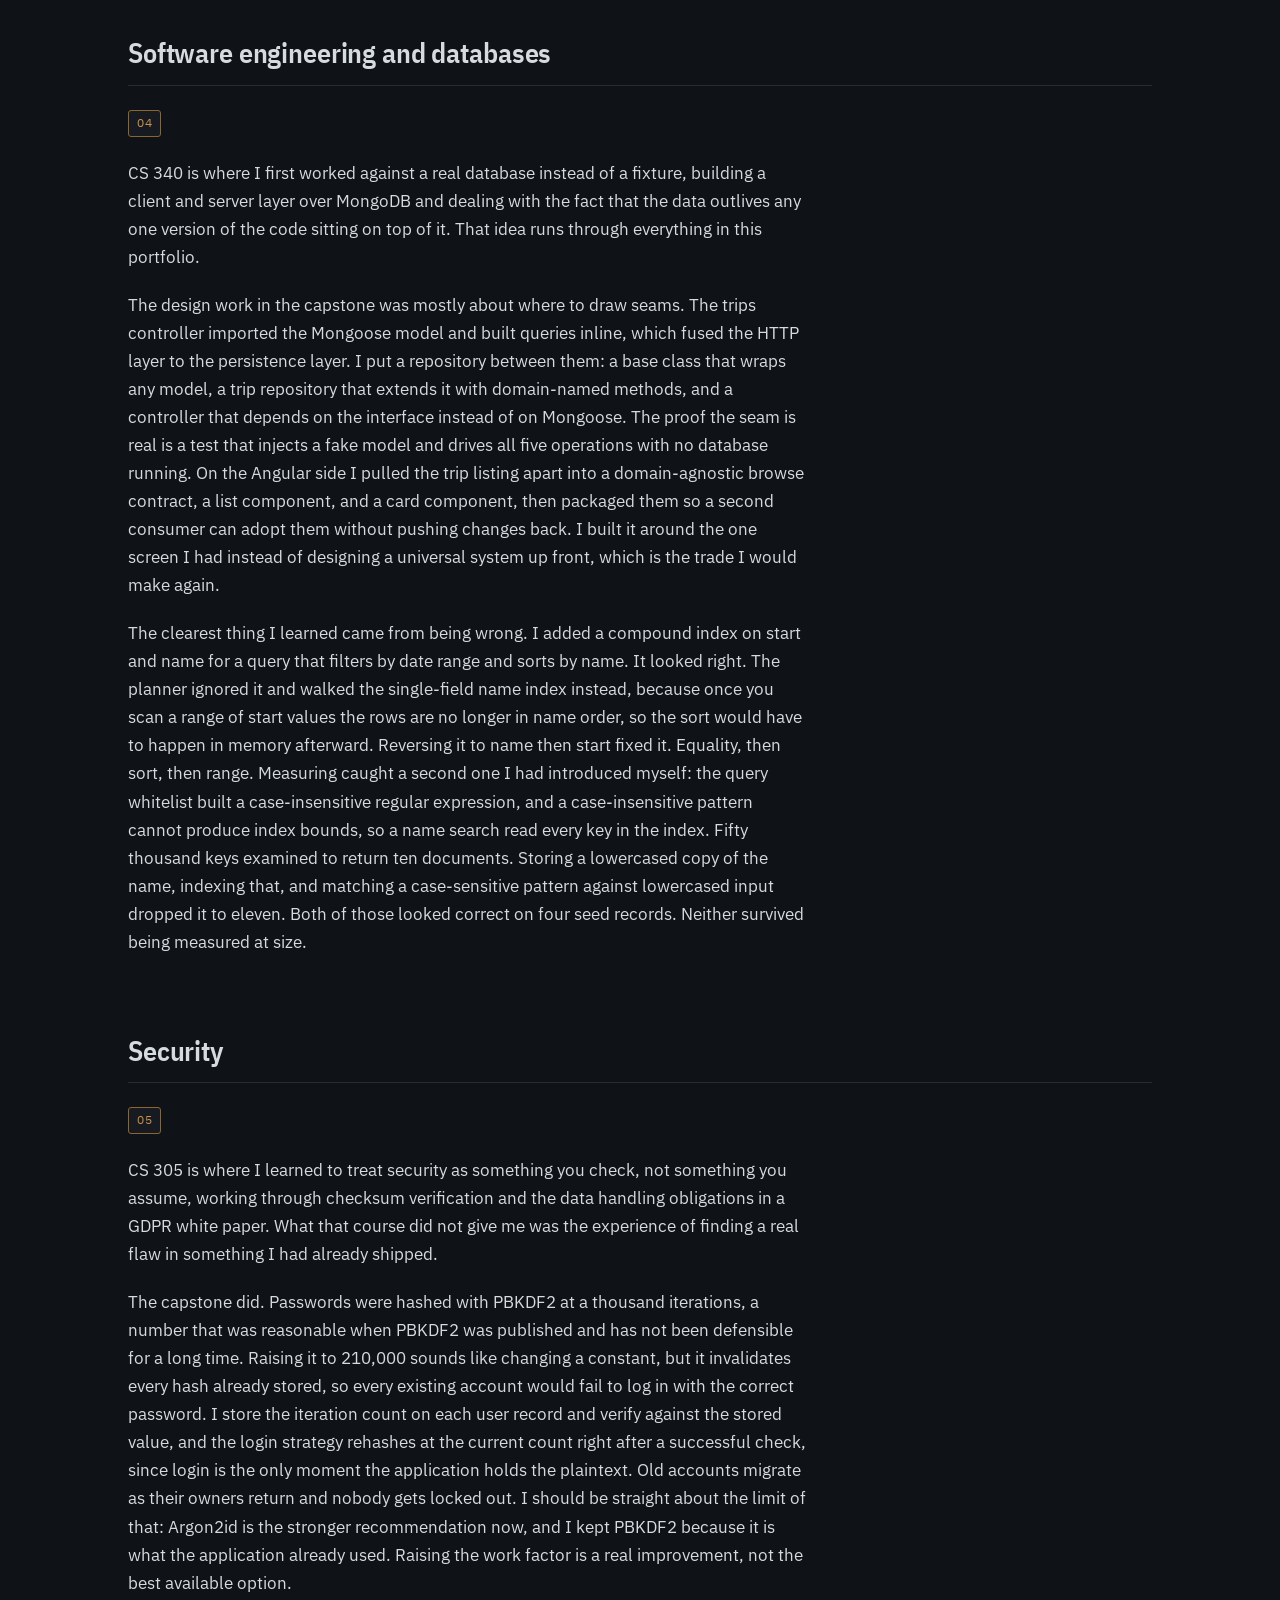
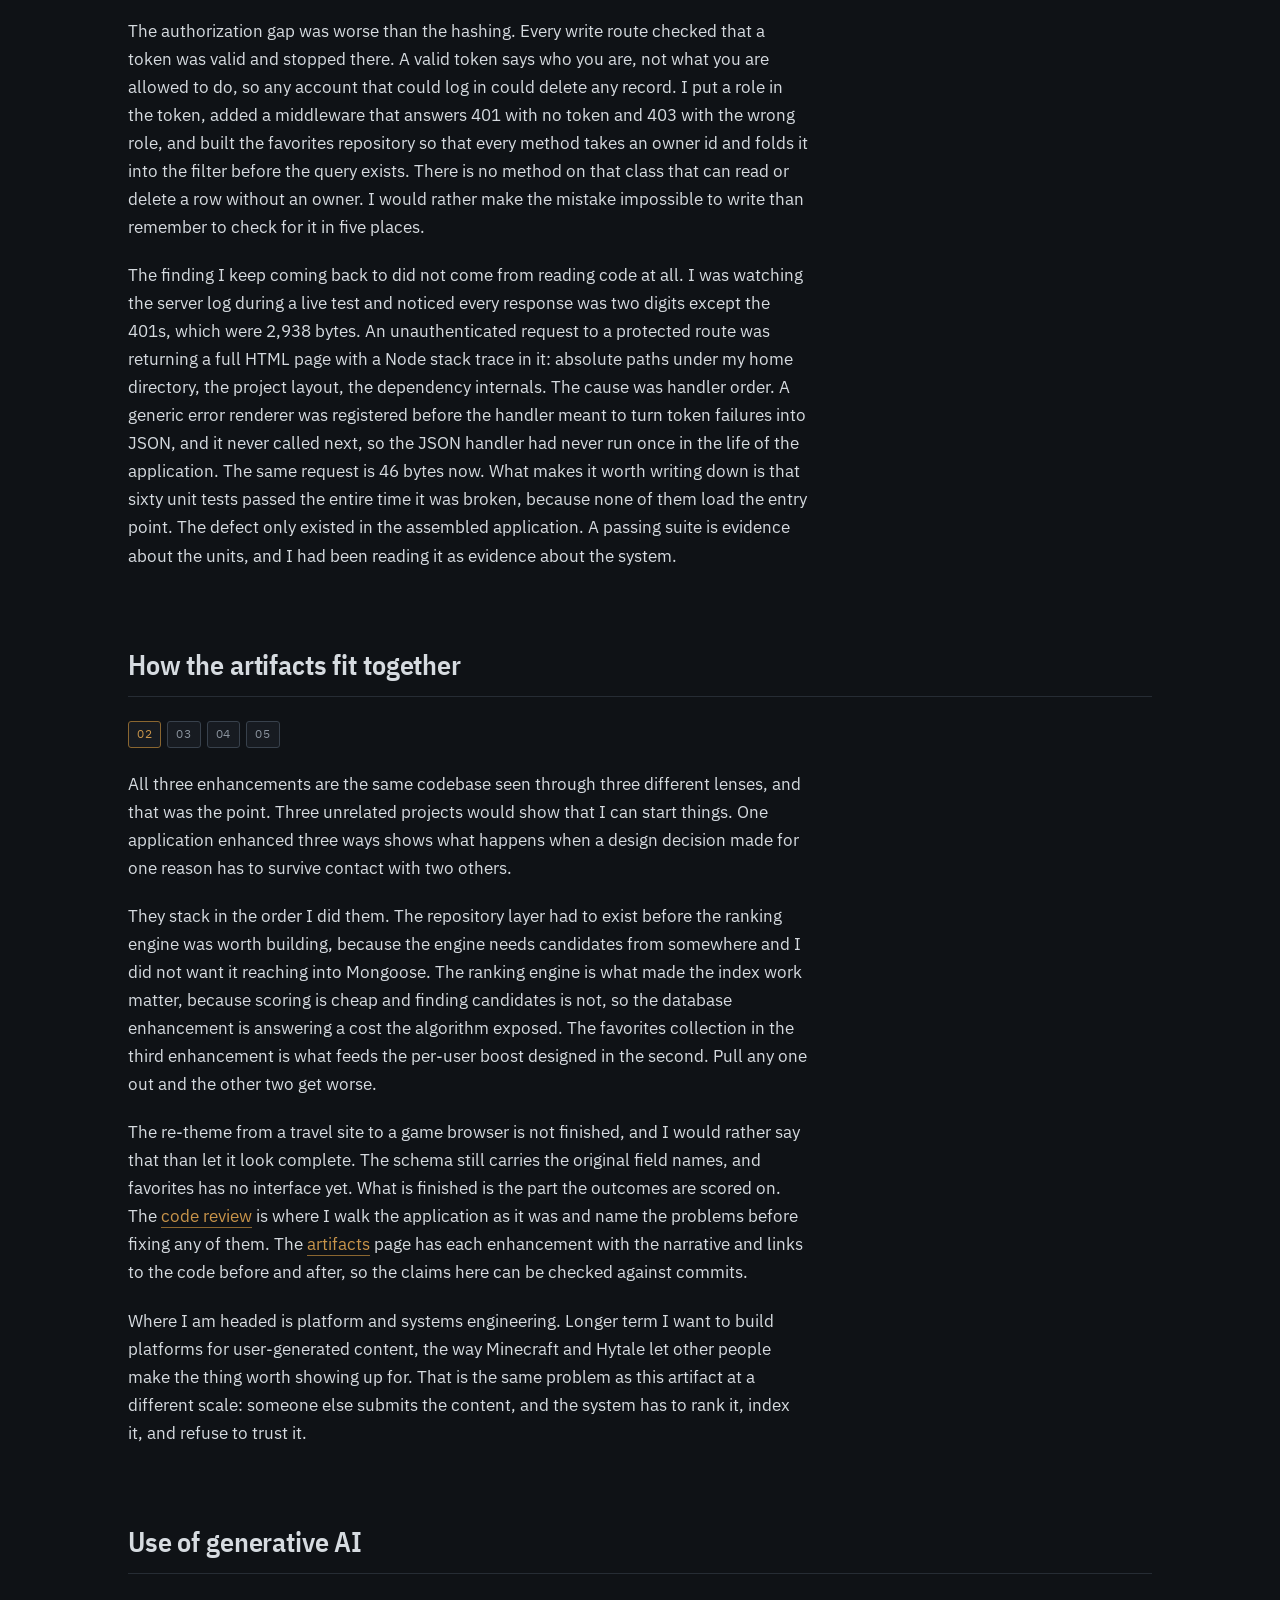
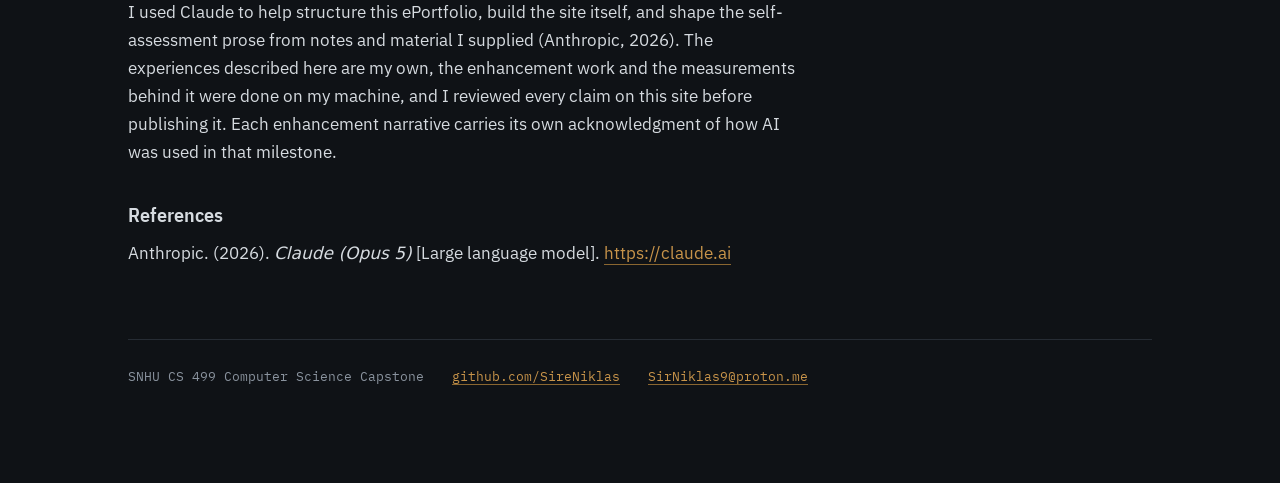
==== commit 2e9b050c: "docs: add AI disclosure, tighten self-assessment wording" ====
--- a/index.html
+++ b/index.html
@@ -121,7 +121,7 @@
     <div class="prose">
       <p>At the studio I own the main internal tool, which means most of what I write gets used by people who did not write it and do not want to think about it. The team is not standardized on where projects live. File system layout and project placement differ from person to person, so the tool cannot assume a path and be right. Every assumption I make about where something sits is an assumption that is wrong for somebody.</p>
       <p>I raised standardizing it. The direction we landed on is virtual drives, which normalizes the paths the tool sees regardless of where the real files are. That solves the technical half. The half that is actually hard is getting projects placed into those drives in the first place, because that means asking a room full of people to change something that already works for them individually so that it works for everyone collectively. That has not fully happened, and I do not think pushing harder is the answer.</p>
-      <p>What that meant in practice showed up in a bug that took me two days. Our package manager grabs packages by path, and the parsing broke on a layout I had not accounted for. I could have patched the one case. Instead I changed how paths get handled generally: the tool resolves what it can, and when it cannot find a file it stops and asks the user where that one thing lives instead of guessing or dying with something unreadable. That was the right call because it stopped treating non-standard layouts as user error. Standardization is still the goal, and until it lands the tool has to work for the team as it actually is rather than as I would like it to be. Working with people means the design absorbs some of that instead of demanding they absorb all of it.</p>
+      <p>What that meant in practice showed up in a bug that took me two days. Our package manager grabs packages by path, and the parsing broke on a layout I had not accounted for. I could have patched the one case. Instead I changed how paths get handled generally: the tool resolves what it can, and when it cannot find a file it stops and asks the user where that one thing lives instead of guessing or dying with something unreadable. That was the right call because it stopped treating non-standard layouts as user error. Standardization is still the goal, and until it lands the tool has to work for the team as it actually is, not as I would like it to be. Working with people means the design absorbs some of that instead of demanding they absorb all of it.</p>
     </div>
   </section>
 
@@ -160,7 +160,7 @@
     </ul>
     <div class="prose">
       <p>CS 340 is where I first worked against a real database instead of a fixture, building a client and server layer over MongoDB and dealing with the fact that the data outlives any one version of the code sitting on top of it. That idea runs through everything in this portfolio.</p>
-      <p>The design work in the capstone was mostly about where to draw seams. The trips controller imported the Mongoose model and built queries inline, which fused the HTTP layer to the persistence layer. I put a repository between them: a base class that wraps any model, a trip repository that extends it with domain-named methods, and a controller that depends on the interface instead of on Mongoose. The proof the seam is real is a test that injects a fake model and drives all five operations with no database running. On the Angular side I pulled the trip listing apart into a domain-agnostic browse contract, a list component, and a card component, then packaged them so a second consumer can adopt them without pushing changes back. I built it around the one screen I had rather than designing a universal system up front, which is the trade I would make again.</p>
+      <p>The design work in the capstone was mostly about where to draw seams. The trips controller imported the Mongoose model and built queries inline, which fused the HTTP layer to the persistence layer. I put a repository between them: a base class that wraps any model, a trip repository that extends it with domain-named methods, and a controller that depends on the interface instead of on Mongoose. The proof the seam is real is a test that injects a fake model and drives all five operations with no database running. On the Angular side I pulled the trip listing apart into a domain-agnostic browse contract, a list component, and a card component, then packaged them so a second consumer can adopt them without pushing changes back. I built it around the one screen I had instead of designing a universal system up front, which is the trade I would make again.</p>
       <p>The clearest thing I learned came from being wrong. I added a compound index on start and name for a query that filters by date range and sorts by name. It looked right. The planner ignored it and walked the single-field name index instead, because once you scan a range of start values the rows are no longer in name order, so the sort would have to happen in memory afterward. Reversing it to name then start fixed it. Equality, then sort, then range. Measuring caught a second one I had introduced myself: the query whitelist built a case-insensitive regular expression, and a case-insensitive pattern cannot produce index bounds, so a name search read every key in the index. Fifty thousand keys examined to return ten documents. Storing a lowercased copy of the name, indexing that, and matching a case-sensitive pattern against lowercased input dropped it to eleven. Both of those looked correct on four seed records. Neither survived being measured at size.</p>
     </div>
   </section>
@@ -172,7 +172,7 @@
       <li class="tag on">O5</li>
     </ul>
     <div class="prose">
-      <p>CS 305 is where I learned to treat security as something you check rather than something you assume, working through checksum verification and the data handling obligations in a GDPR white paper. What that course did not give me was the experience of finding a real flaw in something I had already shipped.</p>
+      <p>CS 305 is where I learned to treat security as something you check, not something you assume, working through checksum verification and the data handling obligations in a GDPR white paper. What that course did not give me was the experience of finding a real flaw in something I had already shipped.</p>
       <p>The capstone did. Passwords were hashed with PBKDF2 at a thousand iterations, a number that was reasonable when PBKDF2 was published and has not been defensible for a long time. Raising it to 210,000 sounds like changing a constant, but it invalidates every hash already stored, so every existing account would fail to log in with the correct password. I store the iteration count on each user record and verify against the stored value, and the login strategy rehashes at the current count right after a successful check, since login is the only moment the application holds the plaintext. Old accounts migrate as their owners return and nobody gets locked out. I should be straight about the limit of that: Argon2id is the stronger recommendation now, and I kept PBKDF2 because it is what the application already used. Raising the work factor is a real improvement, not the best available option.</p>
       <p>The authorization gap was worse than the hashing. Every write route checked that a token was valid and stopped there. A valid token says who you are, not what you are allowed to do, so any account that could log in could delete any record. I put a role in the token, added a middleware that answers 401 with no token and 403 with the wrong role, and built the favorites repository so that every method takes an owner id and folds it into the filter before the query exists. There is no method on that class that can read or delete a row without an owner. I would rather make the mistake impossible to write than remember to check for it in five places.</p>
       <p>The finding I keep coming back to did not come from reading code at all. I was watching the server log during a live test and noticed every response was two digits except the 401s, which were 2,938 bytes. An unauthenticated request to a protected route was returning a full HTML page with a Node stack trace in it: absolute paths under my home directory, the project layout, the dependency internals. The cause was handler order. A generic error renderer was registered before the handler meant to turn token failures into JSON, and it never called next, so the JSON handler had never run once in the life of the application. The same request is 46 bytes now. What makes it worth writing down is that sixty unit tests passed the entire time it was broken, because none of them load the entry point. The defect only existed in the assembled application. A passing suite is evidence about the units, and I had been reading it as evidence about the system.</p>
@@ -193,6 +193,16 @@
       <p>They stack in the order I did them. The repository layer had to exist before the ranking engine was worth building, because the engine needs candidates from somewhere and I did not want it reaching into Mongoose. The ranking engine is what made the index work matter, because scoring is cheap and finding candidates is not, so the database enhancement is answering a cost the algorithm exposed. The favorites collection in the third enhancement is what feeds the per-user boost designed in the second. Pull any one out and the other two get worse.</p>
       <p>The re-theme from a travel site to a game browser is not finished, and I would rather say that than let it look complete. The schema still carries the original field names, and favorites has no interface yet. What is finished is the part the outcomes are scored on. The <a href="code-review.html">code review</a> is where I walk the application as it was and name the problems before fixing any of them. The <a href="artifacts.html">artifacts</a> page has each enhancement with the narrative and links to the code before and after, so the claims here can be checked against commits.</p>
       <p>Where I am headed is platform and systems engineering. Longer term I want to build platforms for user-generated content, the way Minecraft and Hytale let other people make the thing worth showing up for. That is the same problem as this artifact at a different scale: someone else submits the content, and the system has to rank it, index it, and refuse to trust it.</p>
+    </div>
+  </section>
+
+  <section id="ai-use">
+    <h2>Use of generative AI</h2>
+    <hr class="rule">
+    <div class="prose">
+      <p>I used Claude to help structure this ePortfolio, build the site itself, and shape the self-assessment prose from notes and material I supplied (Anthropic, 2026). The experiences described here are my own, the enhancement work and the measurements behind it were done on my machine, and I reviewed every claim on this site before publishing it. Each enhancement narrative carries its own acknowledgment of how AI was used in that milestone.</p>
+      <h3>References</h3>
+      <p>Anthropic. (2026). <em>Claude (Opus 5)</em> [Large language model]. <a href="https://claude.ai">https://claude.ai</a></p>
     </div>
   </section>
 
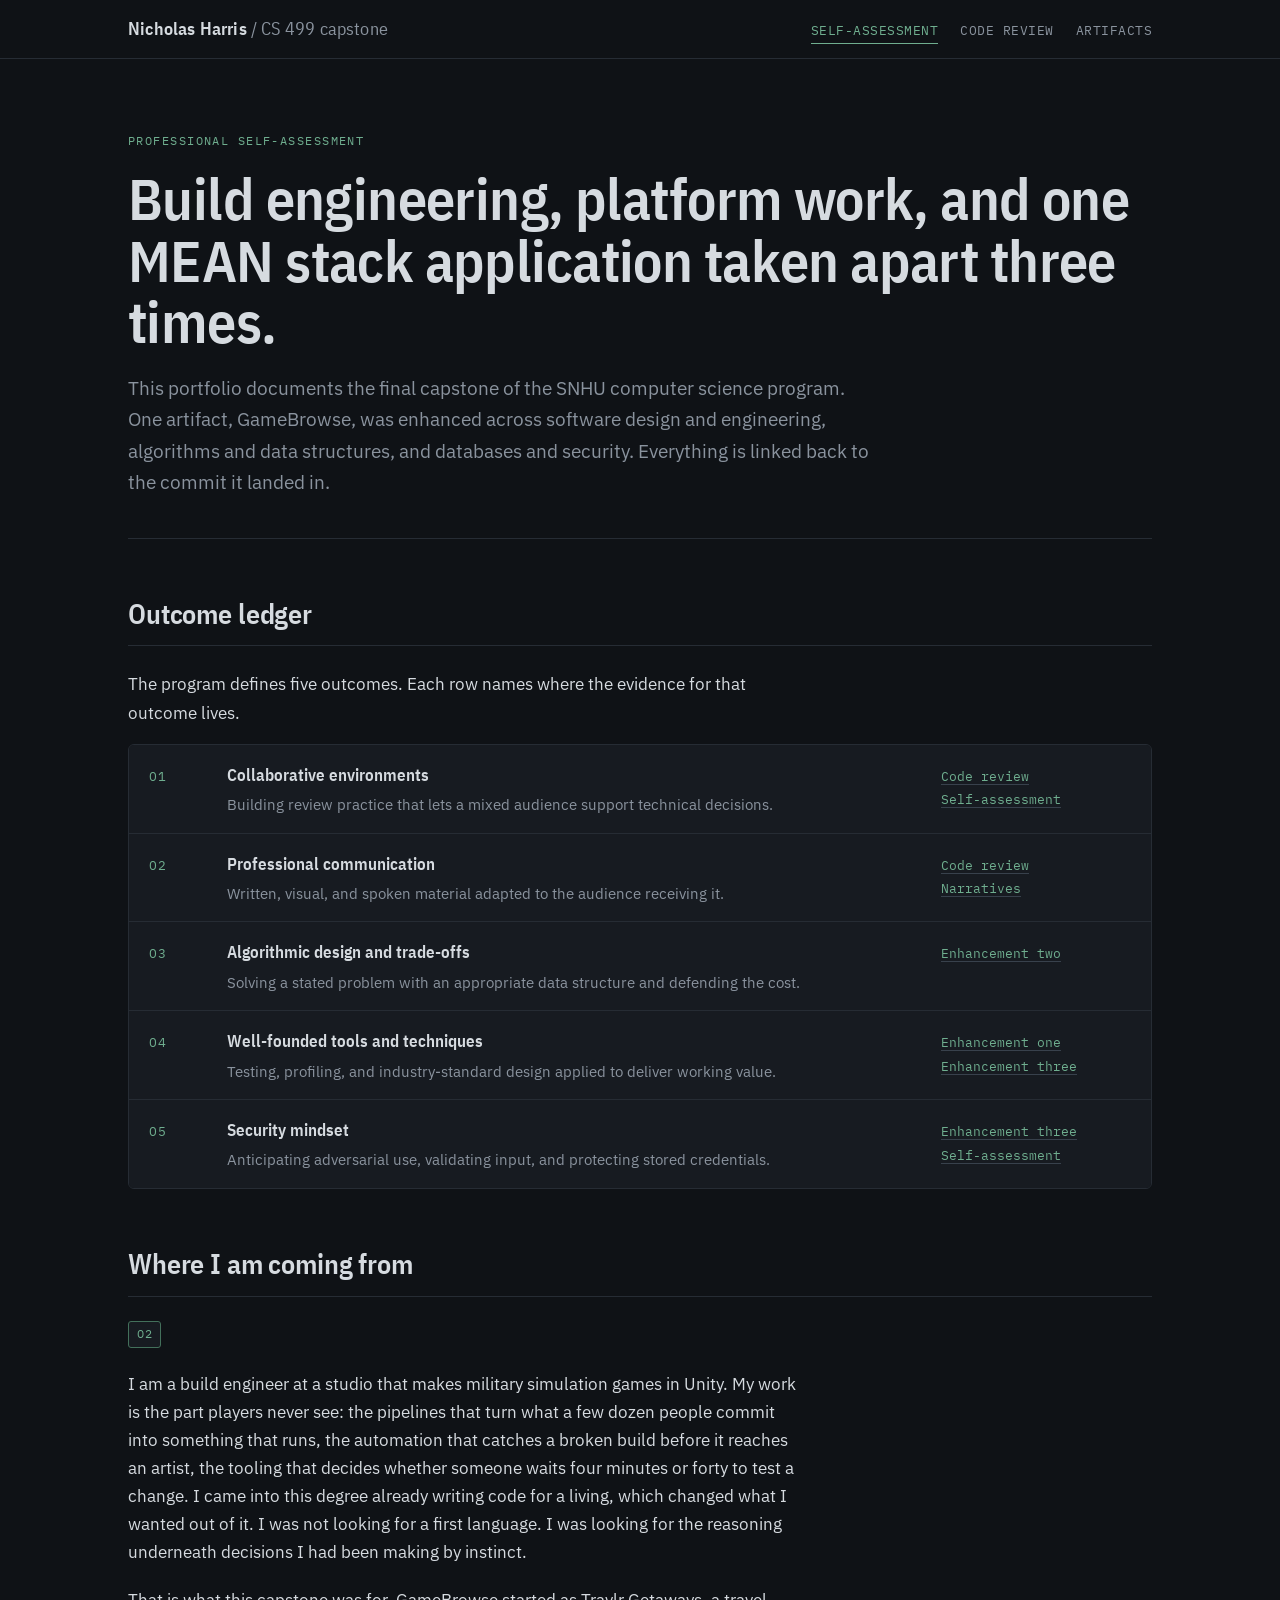
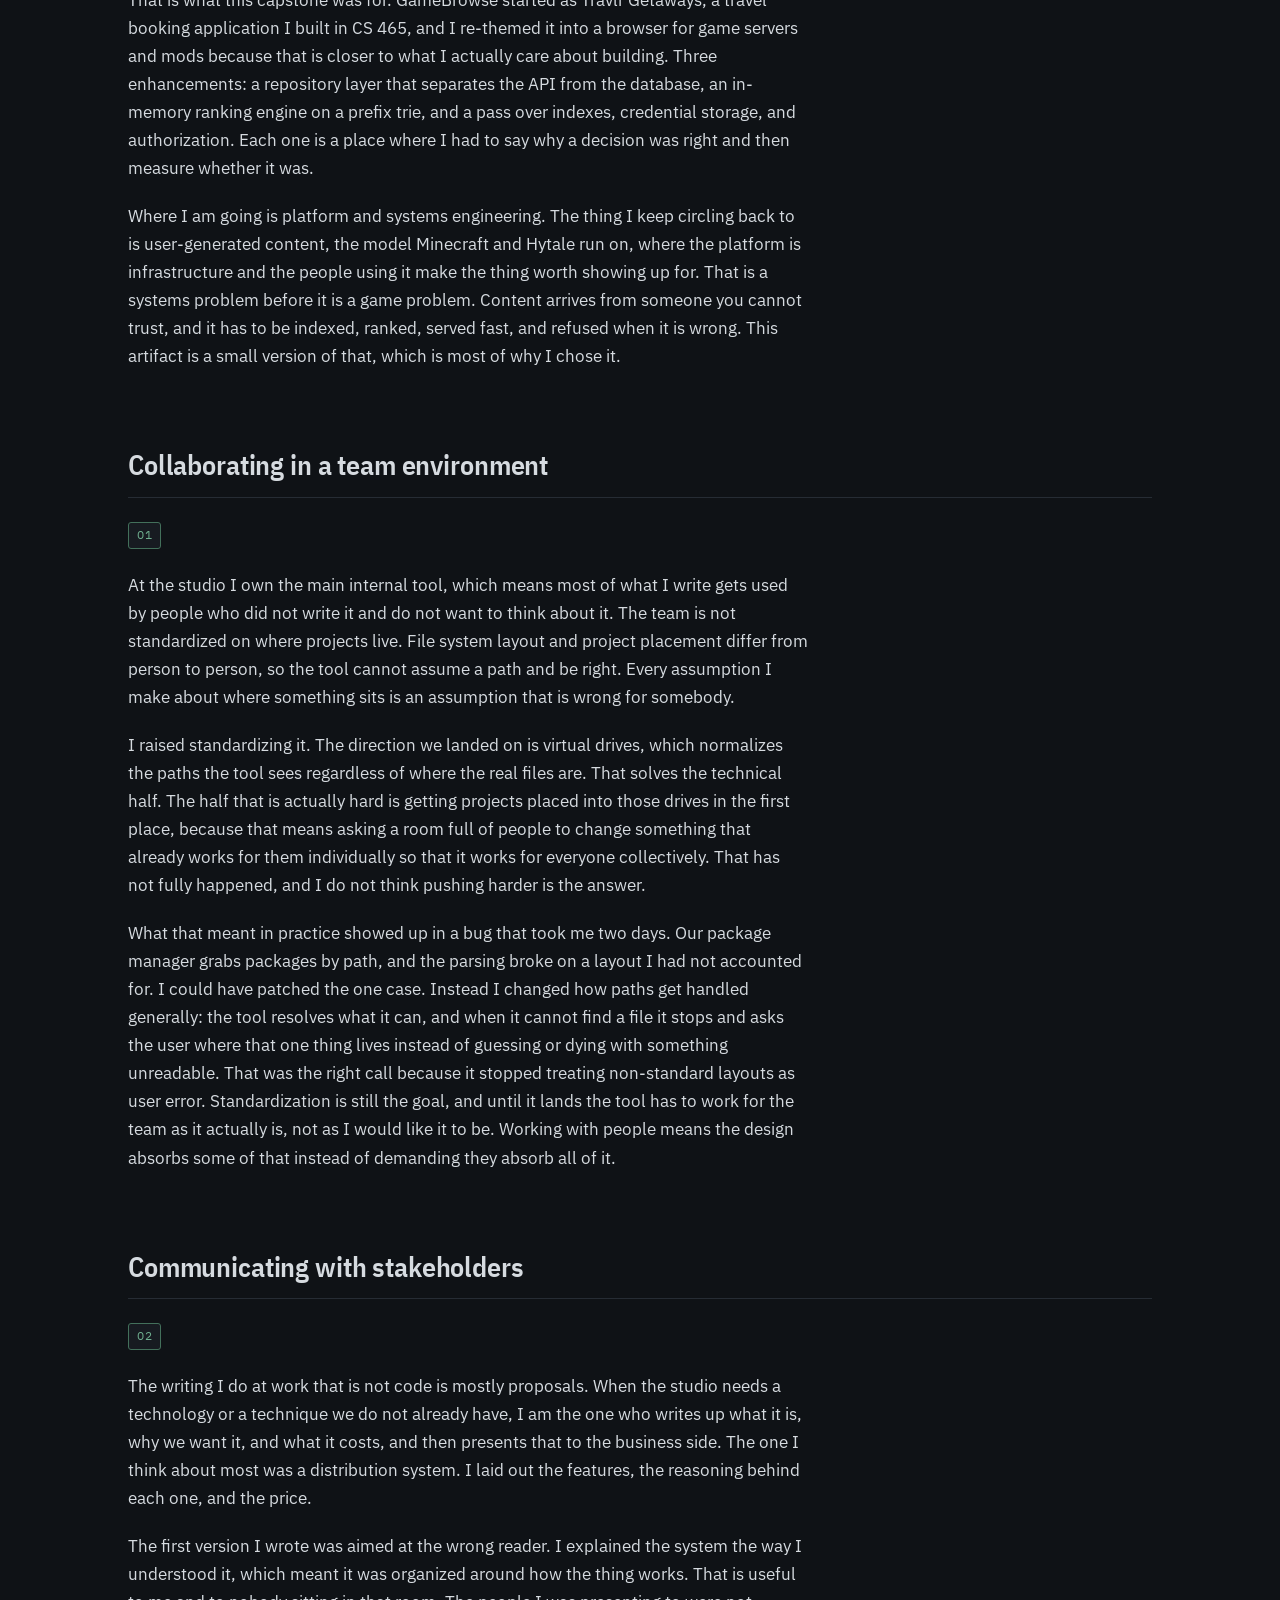
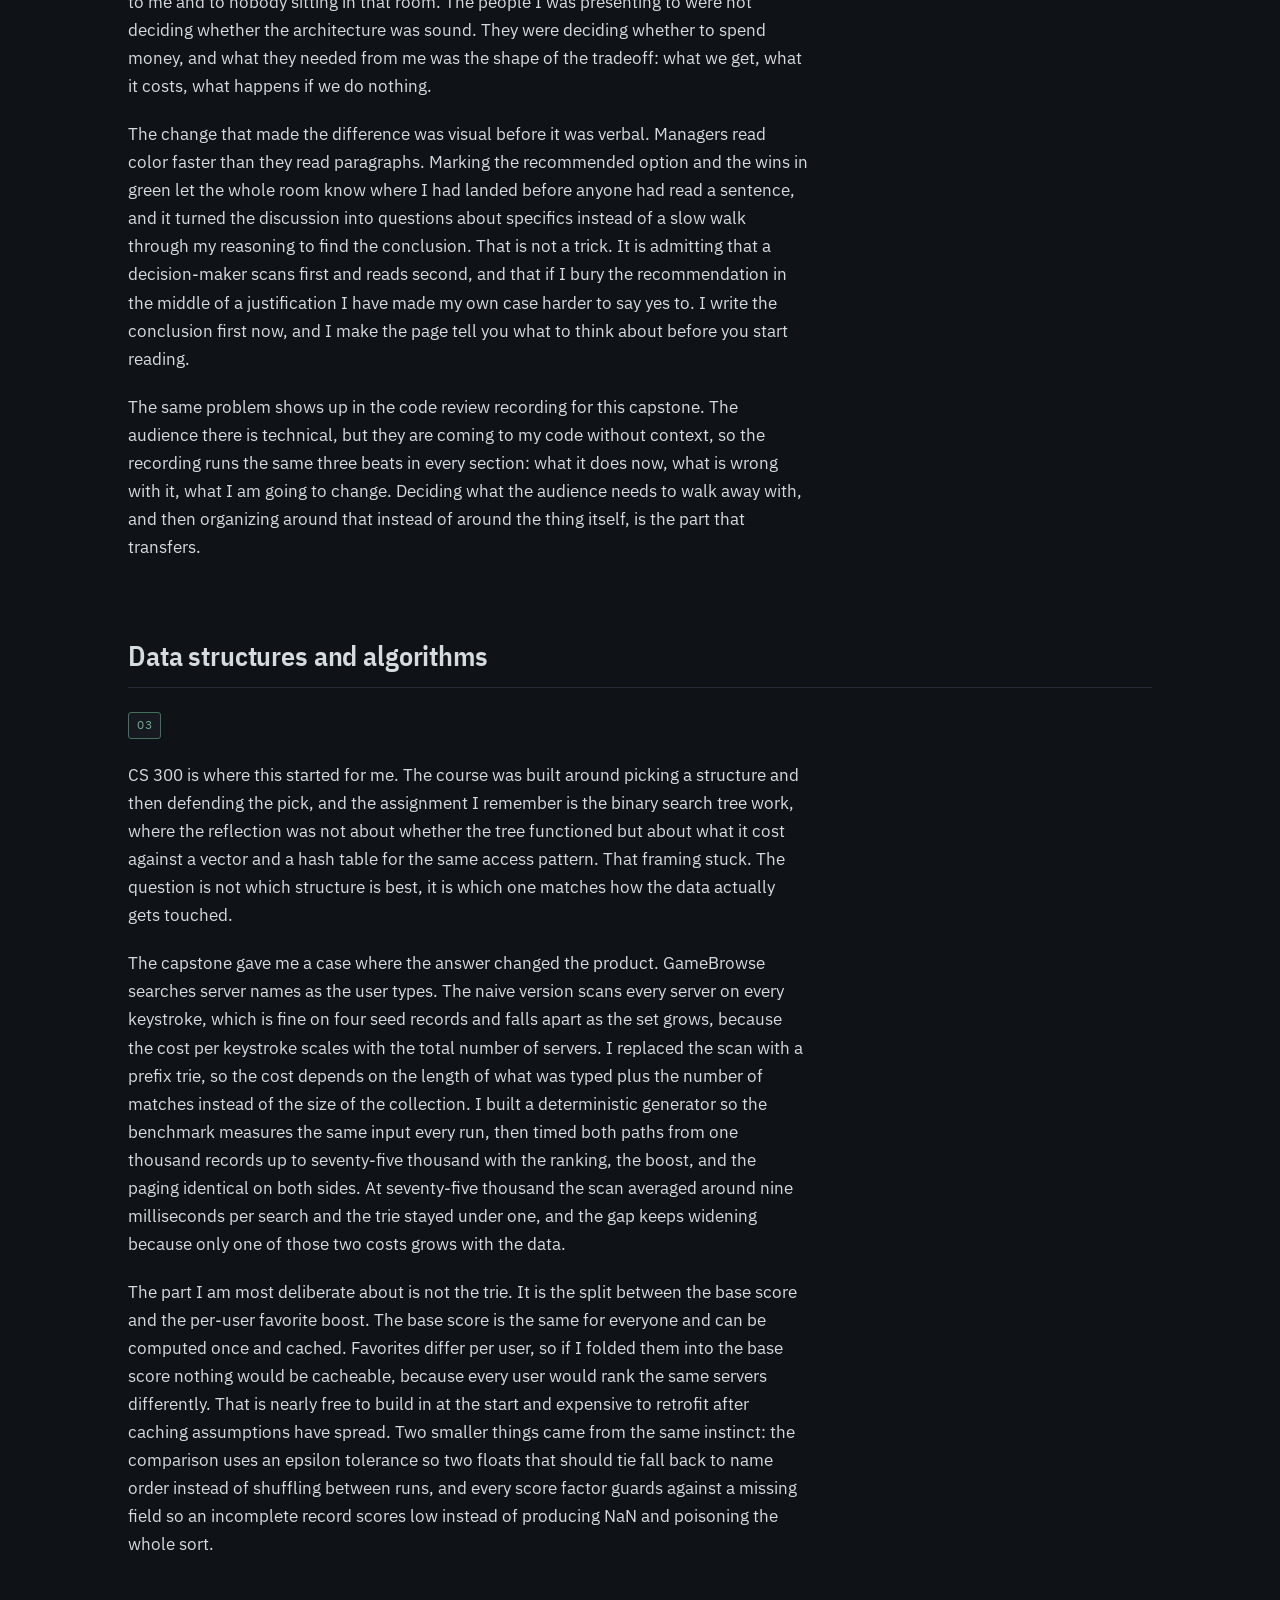
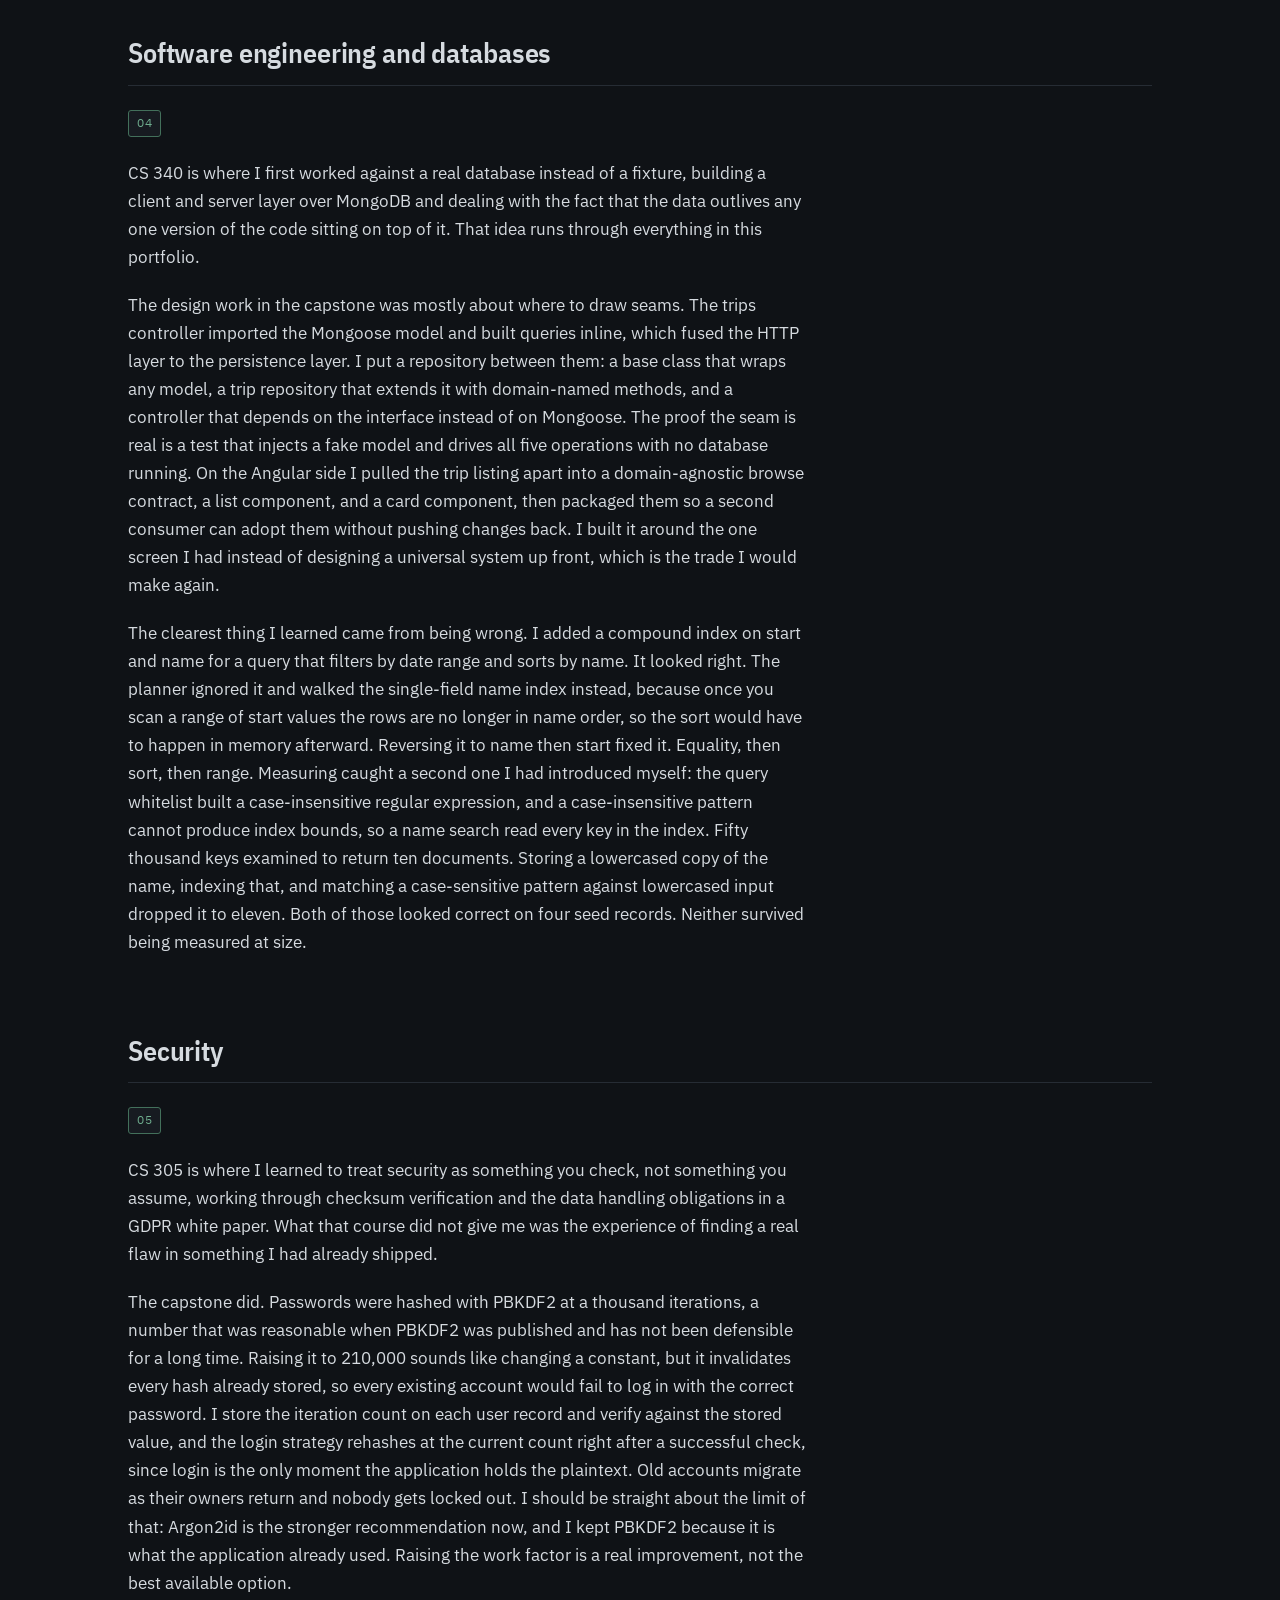
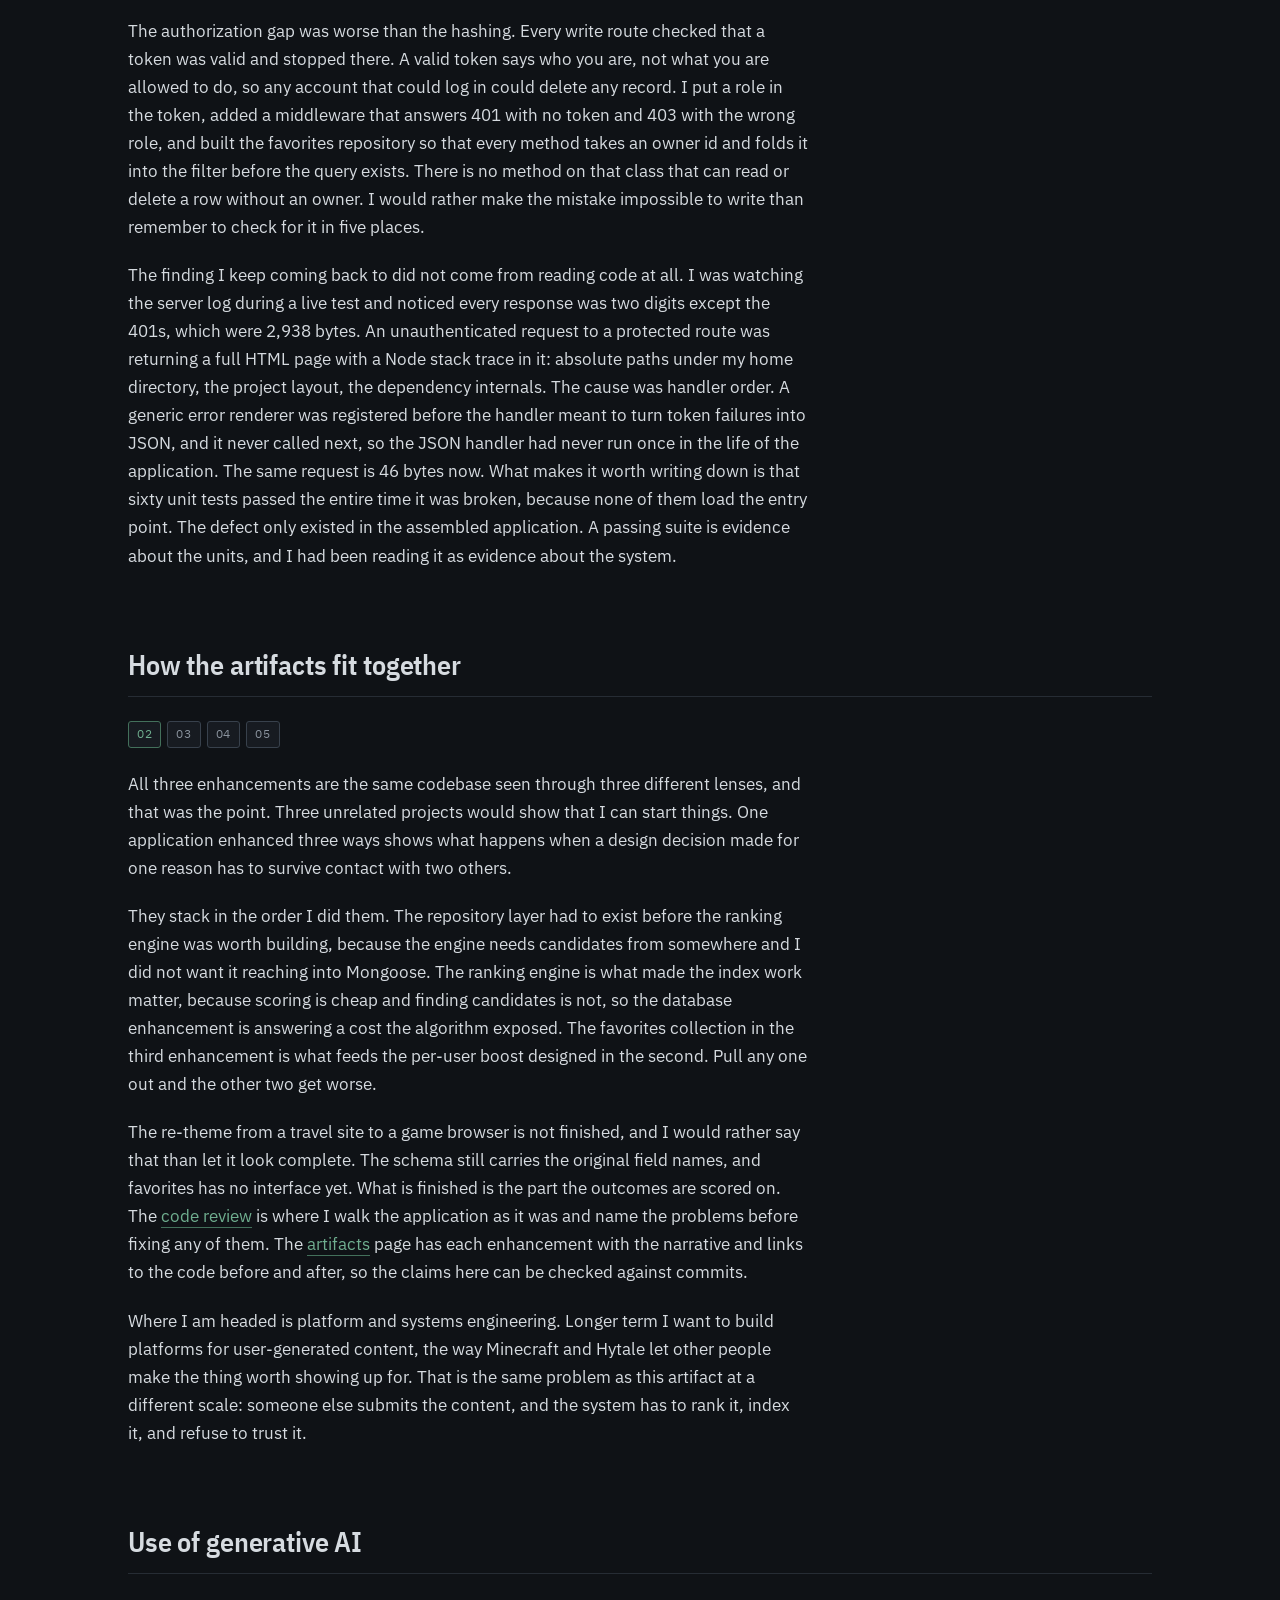
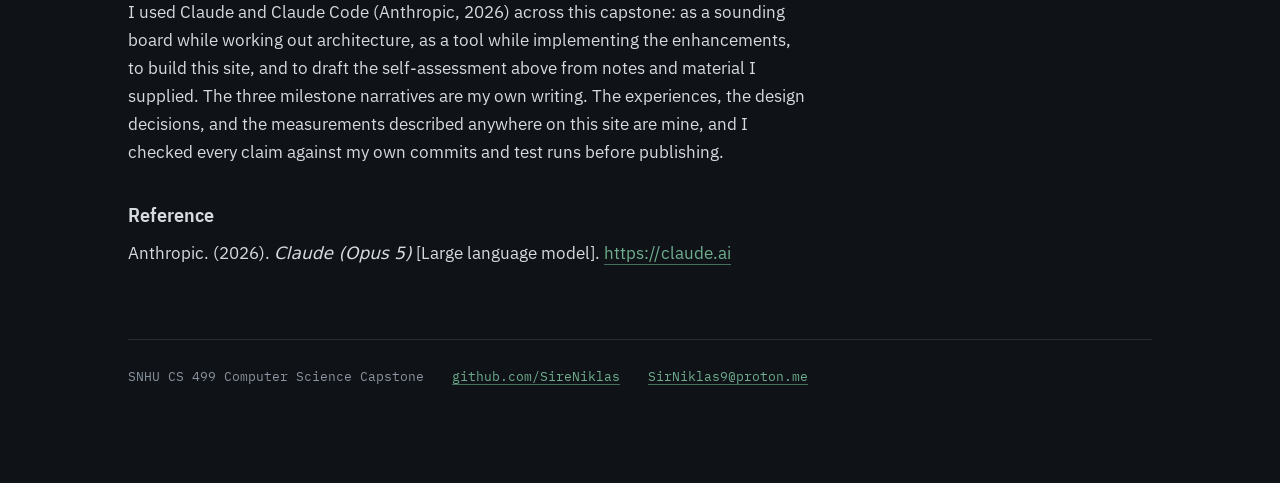
==== commit f03a1e05: "docs: correct AI disclosure wording, add to all pages, green accent" ====
--- a/index.html
+++ b/index.html
@@ -200,8 +200,8 @@
     <h2>Use of generative AI</h2>
     <hr class="rule">
     <div class="prose">
-      <p>I used Claude to help structure this ePortfolio, build the site itself, and shape the self-assessment prose from notes and material I supplied (Anthropic, 2026). The experiences described here are my own, the enhancement work and the measurements behind it were done on my machine, and I reviewed every claim on this site before publishing it. Each enhancement narrative carries its own acknowledgment of how AI was used in that milestone.</p>
-      <h3>References</h3>
+      <p>I used Claude and Claude Code (Anthropic, 2026) across this capstone: as a sounding board while working out architecture, as a tool while implementing the enhancements, to build this site, and to draft the self-assessment above from notes and material I supplied. The three milestone narratives are my own writing. The experiences, the design decisions, and the measurements described anywhere on this site are mine, and I checked every claim against my own commits and test runs before publishing.</p>
+      <h3>Reference</h3>
       <p>Anthropic. (2026). <em>Claude (Opus 5)</em> [Large language model]. <a href="https://claude.ai">https://claude.ai</a></p>
     </div>
   </section>
--- a/assets/styles.css
+++ b/assets/styles.css
@@ -6,9 +6,9 @@
   --line-bright: #38414c;
   --text: #d6dbe0;
   --muted: #8a939e;
-  --brass: #c8944a;
-  --brass-dim: #8a6630;
-  --sage: #6fae8f;
+  --brass: #6fae8f;
+  --brass-dim: #43705b;
+  --sage: #a8d9bd;
   --measure: 68ch;
   --sans: "IBM Plex Sans", system-ui, sans-serif;
   --cond: "IBM Plex Sans Condensed", "IBM Plex Sans", system-ui, sans-serif;
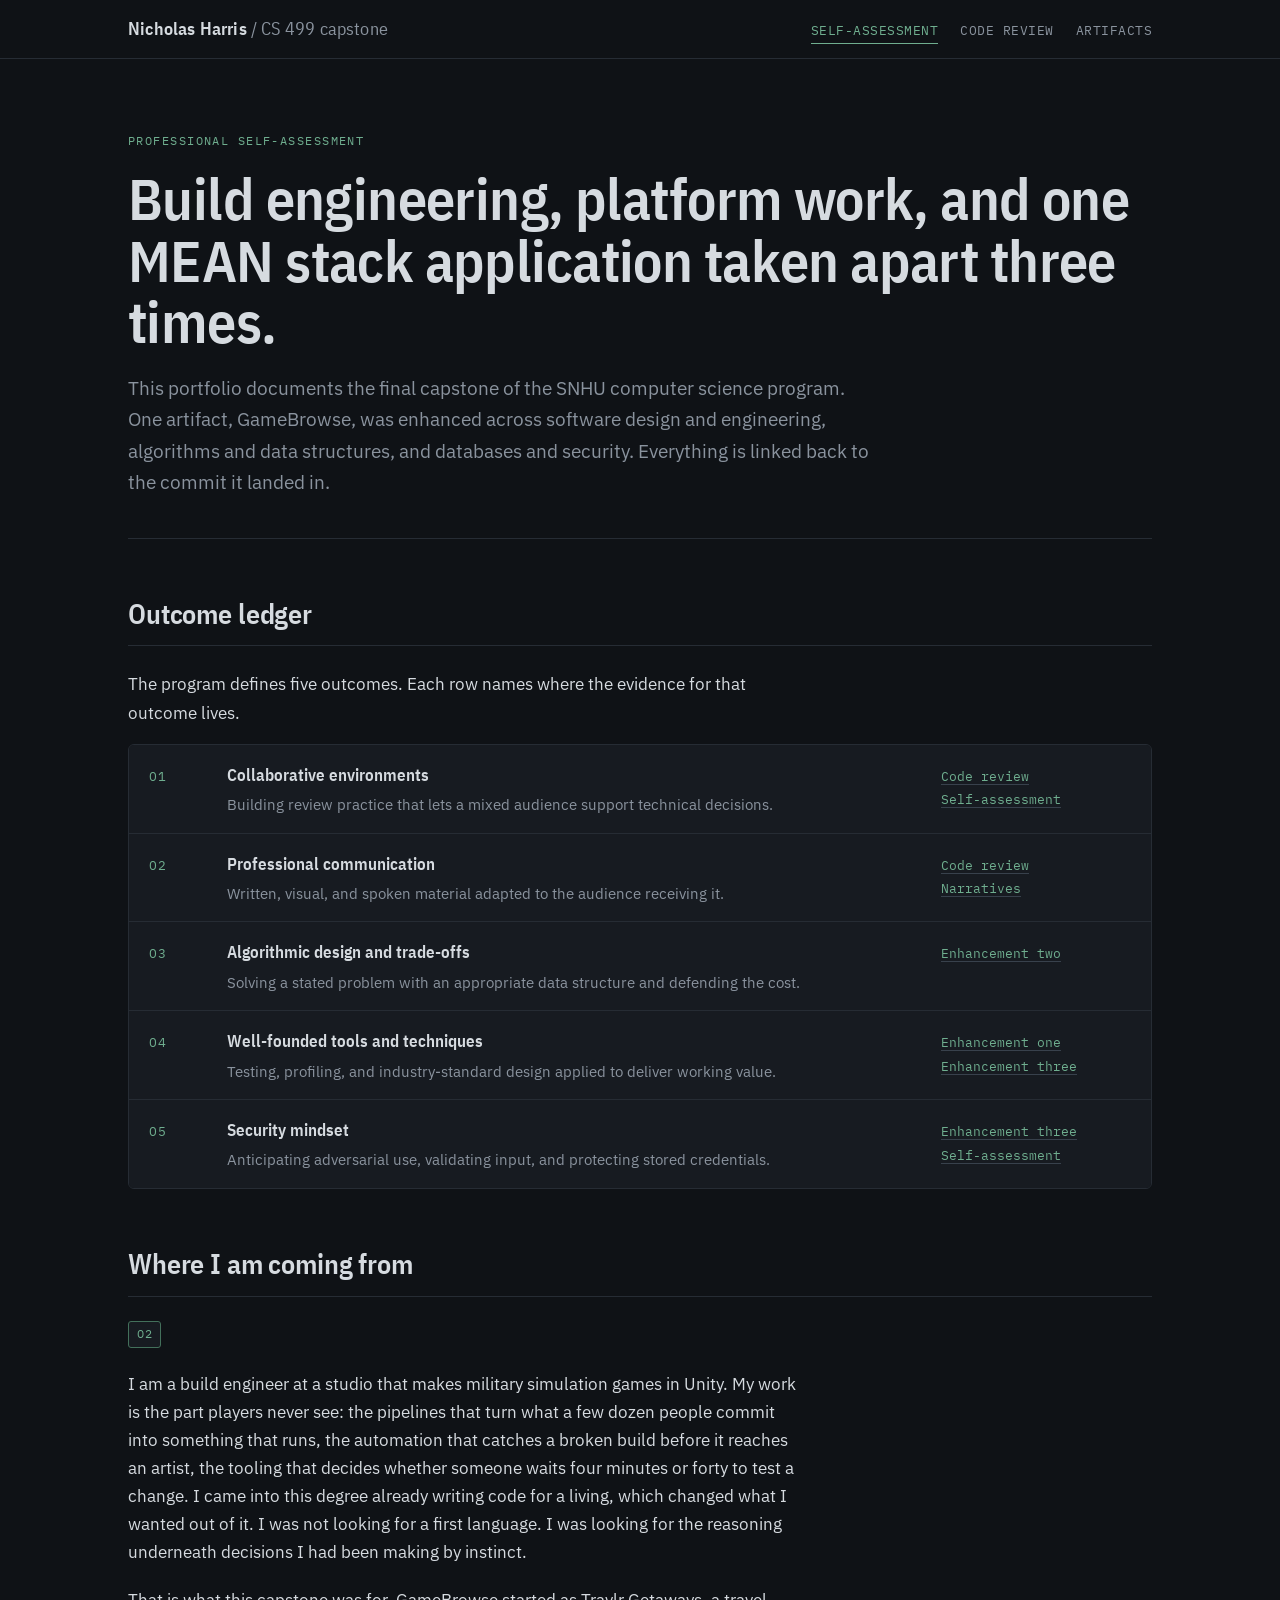
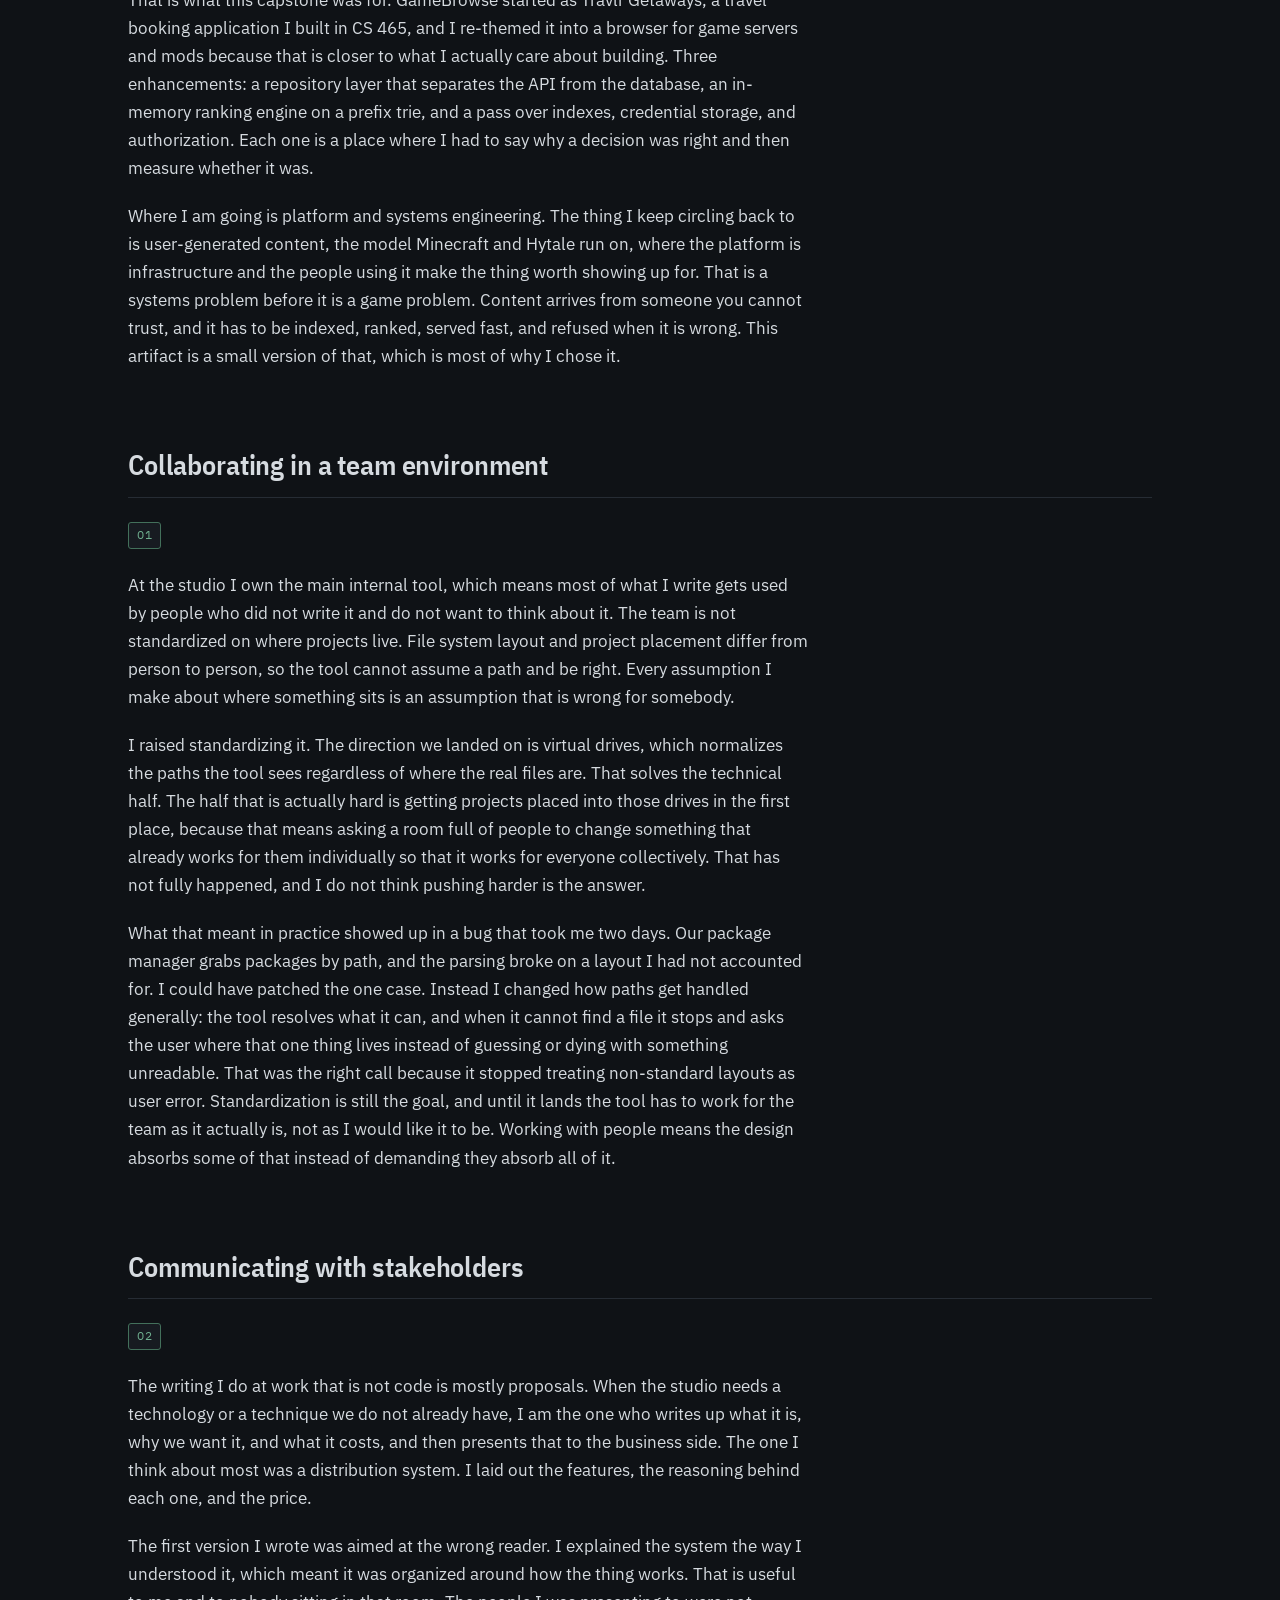
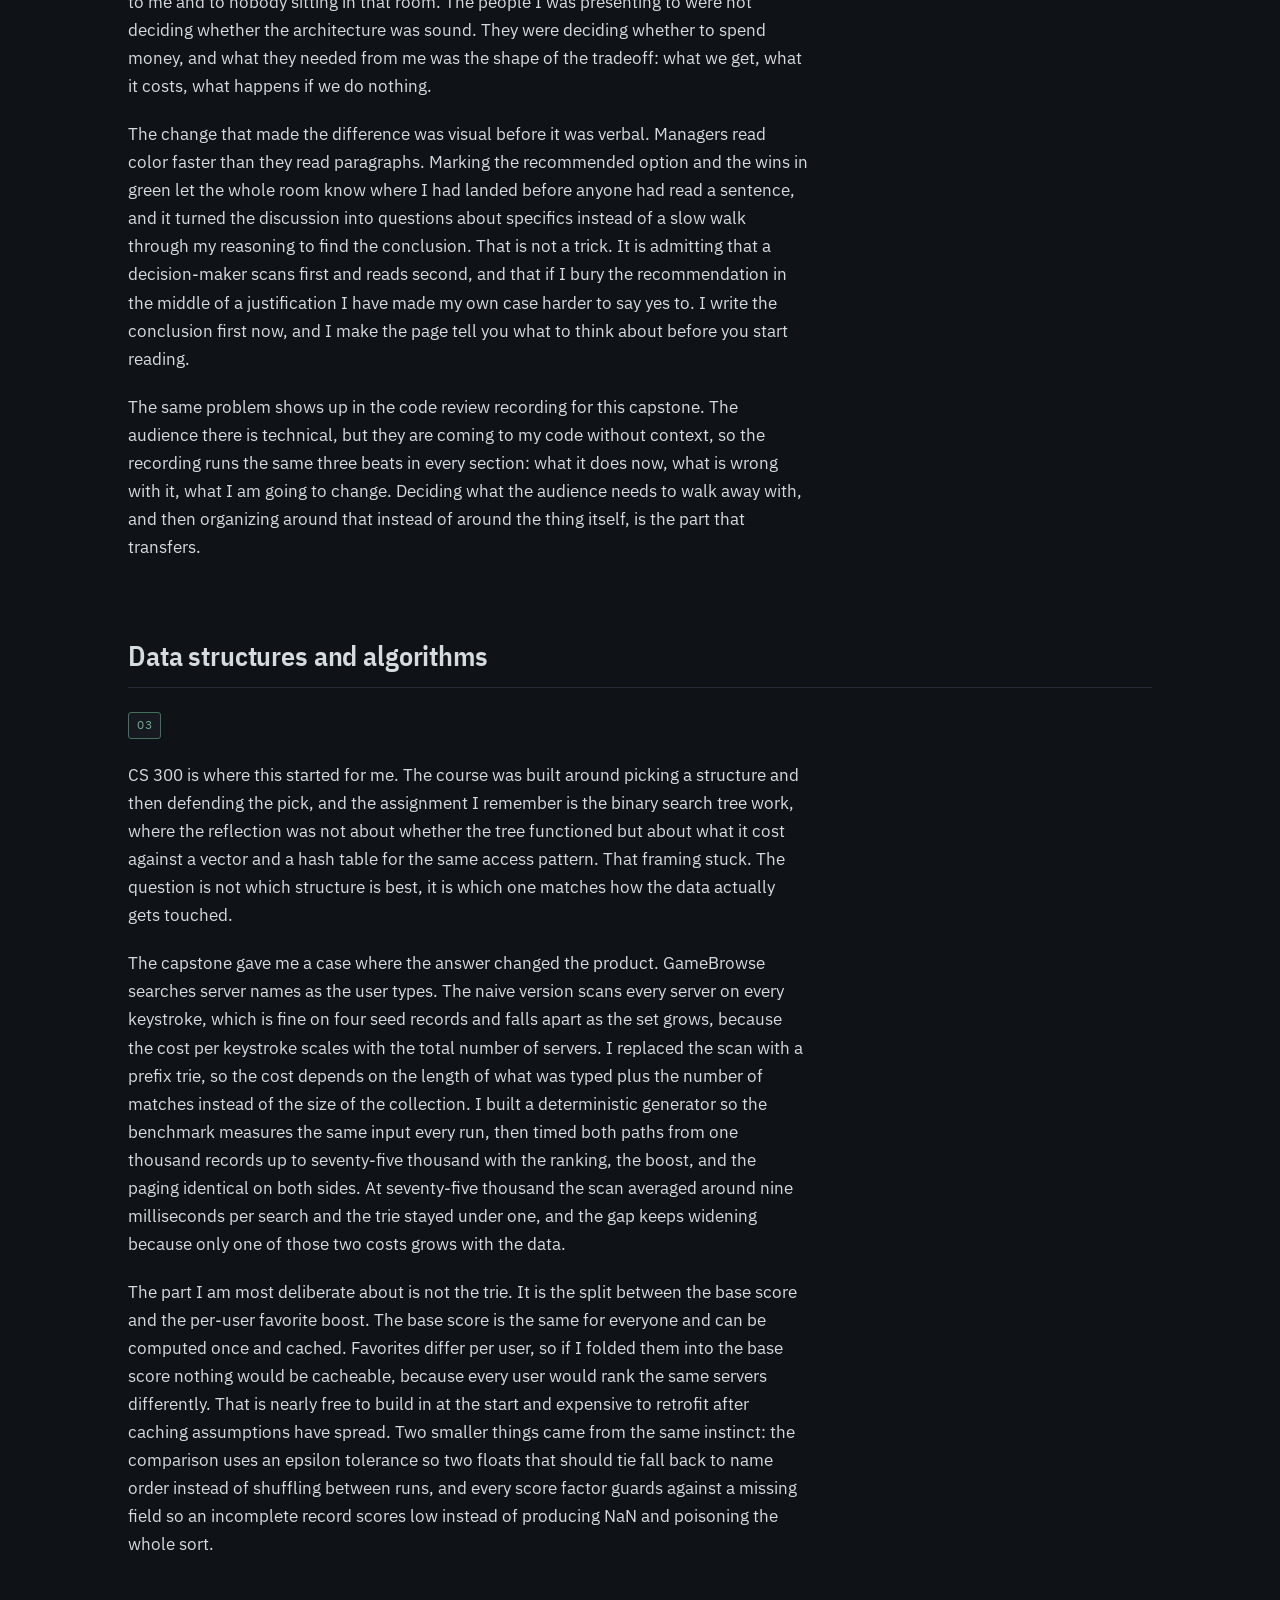
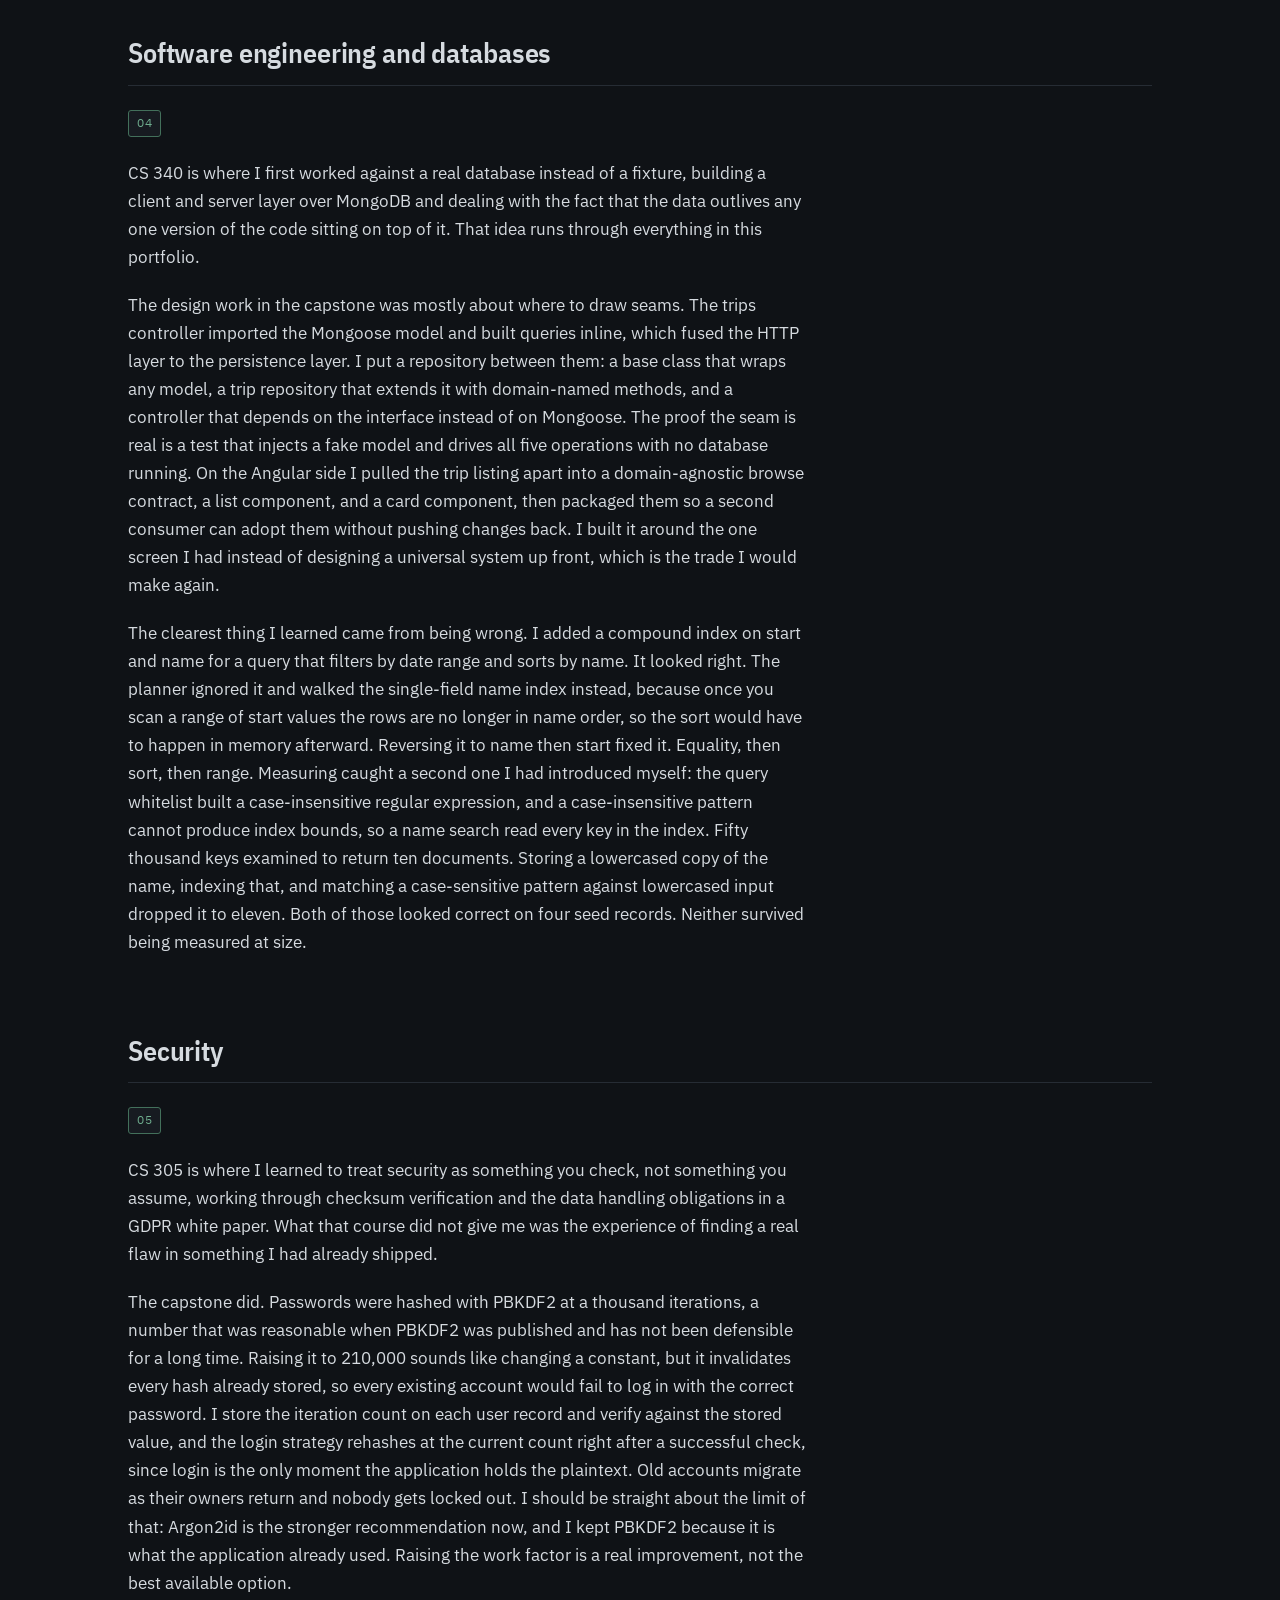
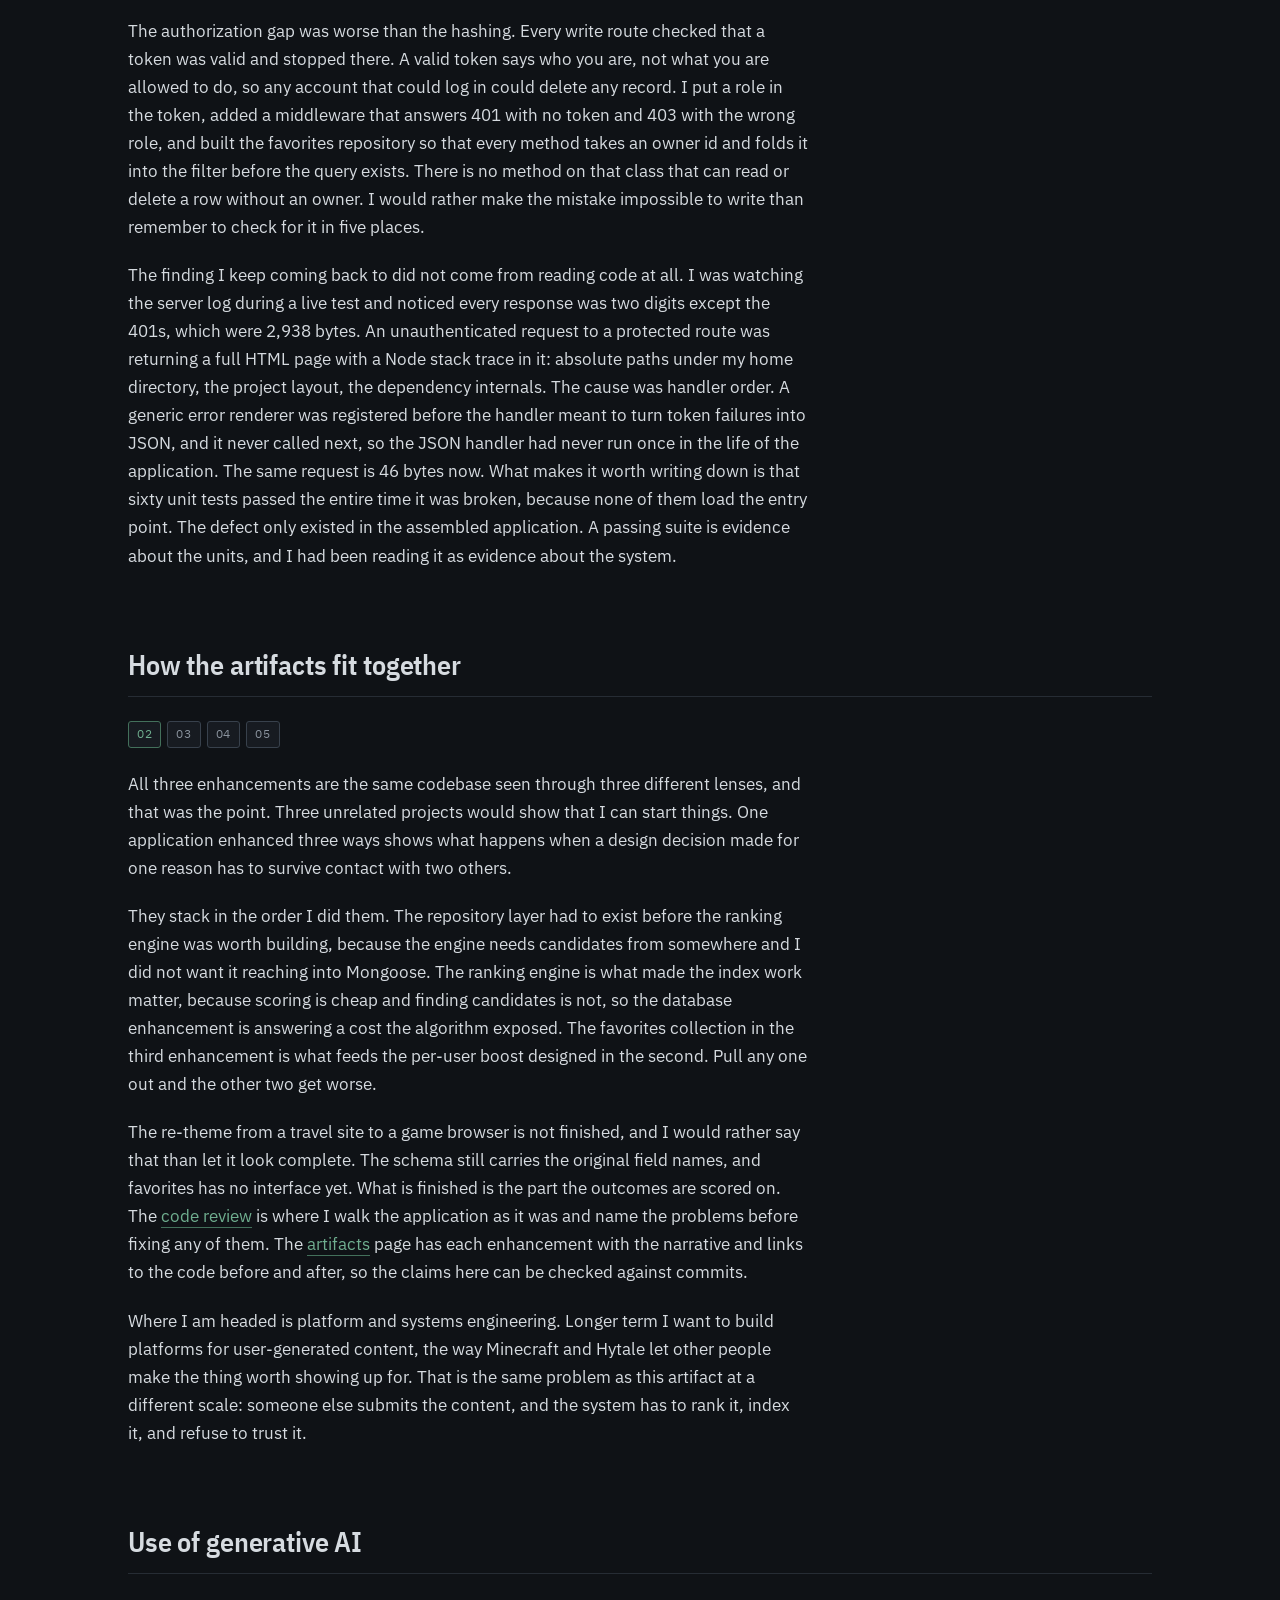
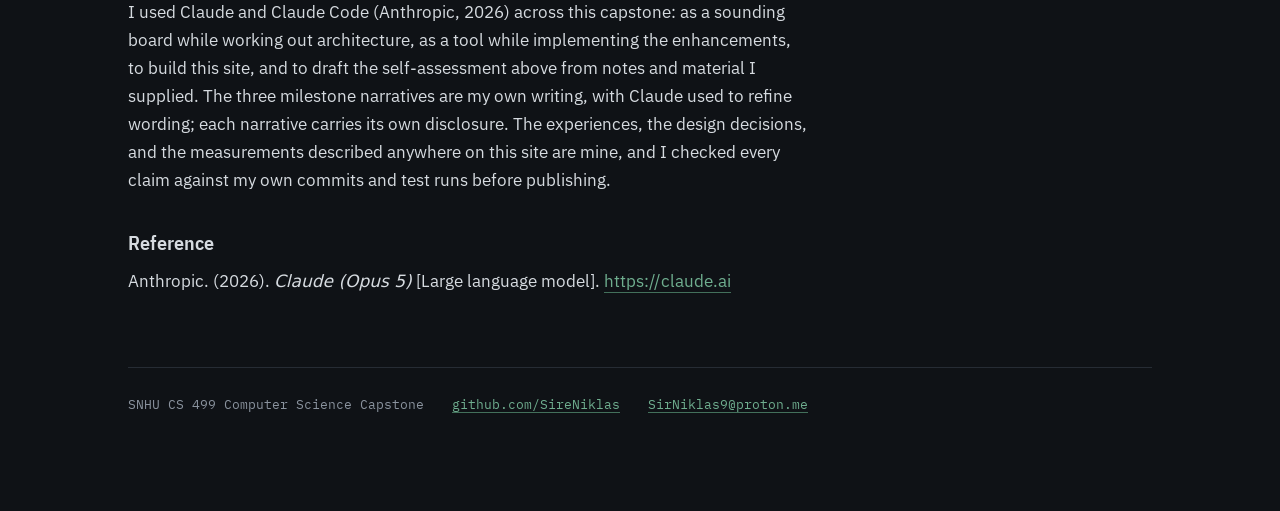
==== commit 5be27d36: "docs: align AI disclosure with milestone narratives" ====
--- a/index.html
+++ b/index.html
@@ -200,7 +200,7 @@
     <h2>Use of generative AI</h2>
     <hr class="rule">
     <div class="prose">
-      <p>I used Claude and Claude Code (Anthropic, 2026) across this capstone: as a sounding board while working out architecture, as a tool while implementing the enhancements, to build this site, and to draft the self-assessment above from notes and material I supplied. The three milestone narratives are my own writing. The experiences, the design decisions, and the measurements described anywhere on this site are mine, and I checked every claim against my own commits and test runs before publishing.</p>
+      <p>I used Claude and Claude Code (Anthropic, 2026) across this capstone: as a sounding board while working out architecture, as a tool while implementing the enhancements, to build this site, and to draft the self-assessment above from notes and material I supplied. The three milestone narratives are my own writing, with Claude used to refine wording; each narrative carries its own disclosure. The experiences, the design decisions, and the measurements described anywhere on this site are mine, and I checked every claim against my own commits and test runs before publishing.</p>
       <h3>Reference</h3>
       <p>Anthropic. (2026). <em>Claude (Opus 5)</em> [Large language model]. <a href="https://claude.ai">https://claude.ai</a></p>
     </div>
--- a/assets/styles.css
+++ b/assets/styles.css
@@ -189,3 +189,25 @@
 @media (prefers-reduced-motion: reduce) {
   * { transition: none !important; animation: none !important; }
 }
+
+/* ---- code excerpts ---- */
+
+.excerpt { margin: 22px 0 0; }
+.excerpt figcaption {
+  font-family: var(--mono); font-size: 12.5px; color: var(--muted);
+  padding: 0 0 8px; letter-spacing: 0.02em;
+}
+.excerpt figcaption b { color: var(--brass); font-weight: 400; }
+.excerpt pre {
+  margin: 0; padding: 16px 18px; overflow-x: auto;
+  background: var(--panel); border: 1px solid var(--line);
+  border-left: 2px solid var(--brass-dim); border-radius: 4px;
+}
+.excerpt code {
+  font-family: var(--mono); font-size: 13px; line-height: 1.6;
+  color: var(--text); white-space: pre;
+}
+.prose code {
+  font-family: var(--mono); font-size: 0.92em;
+  background: var(--panel-2); padding: 1px 5px; border-radius: 3px;
+}
